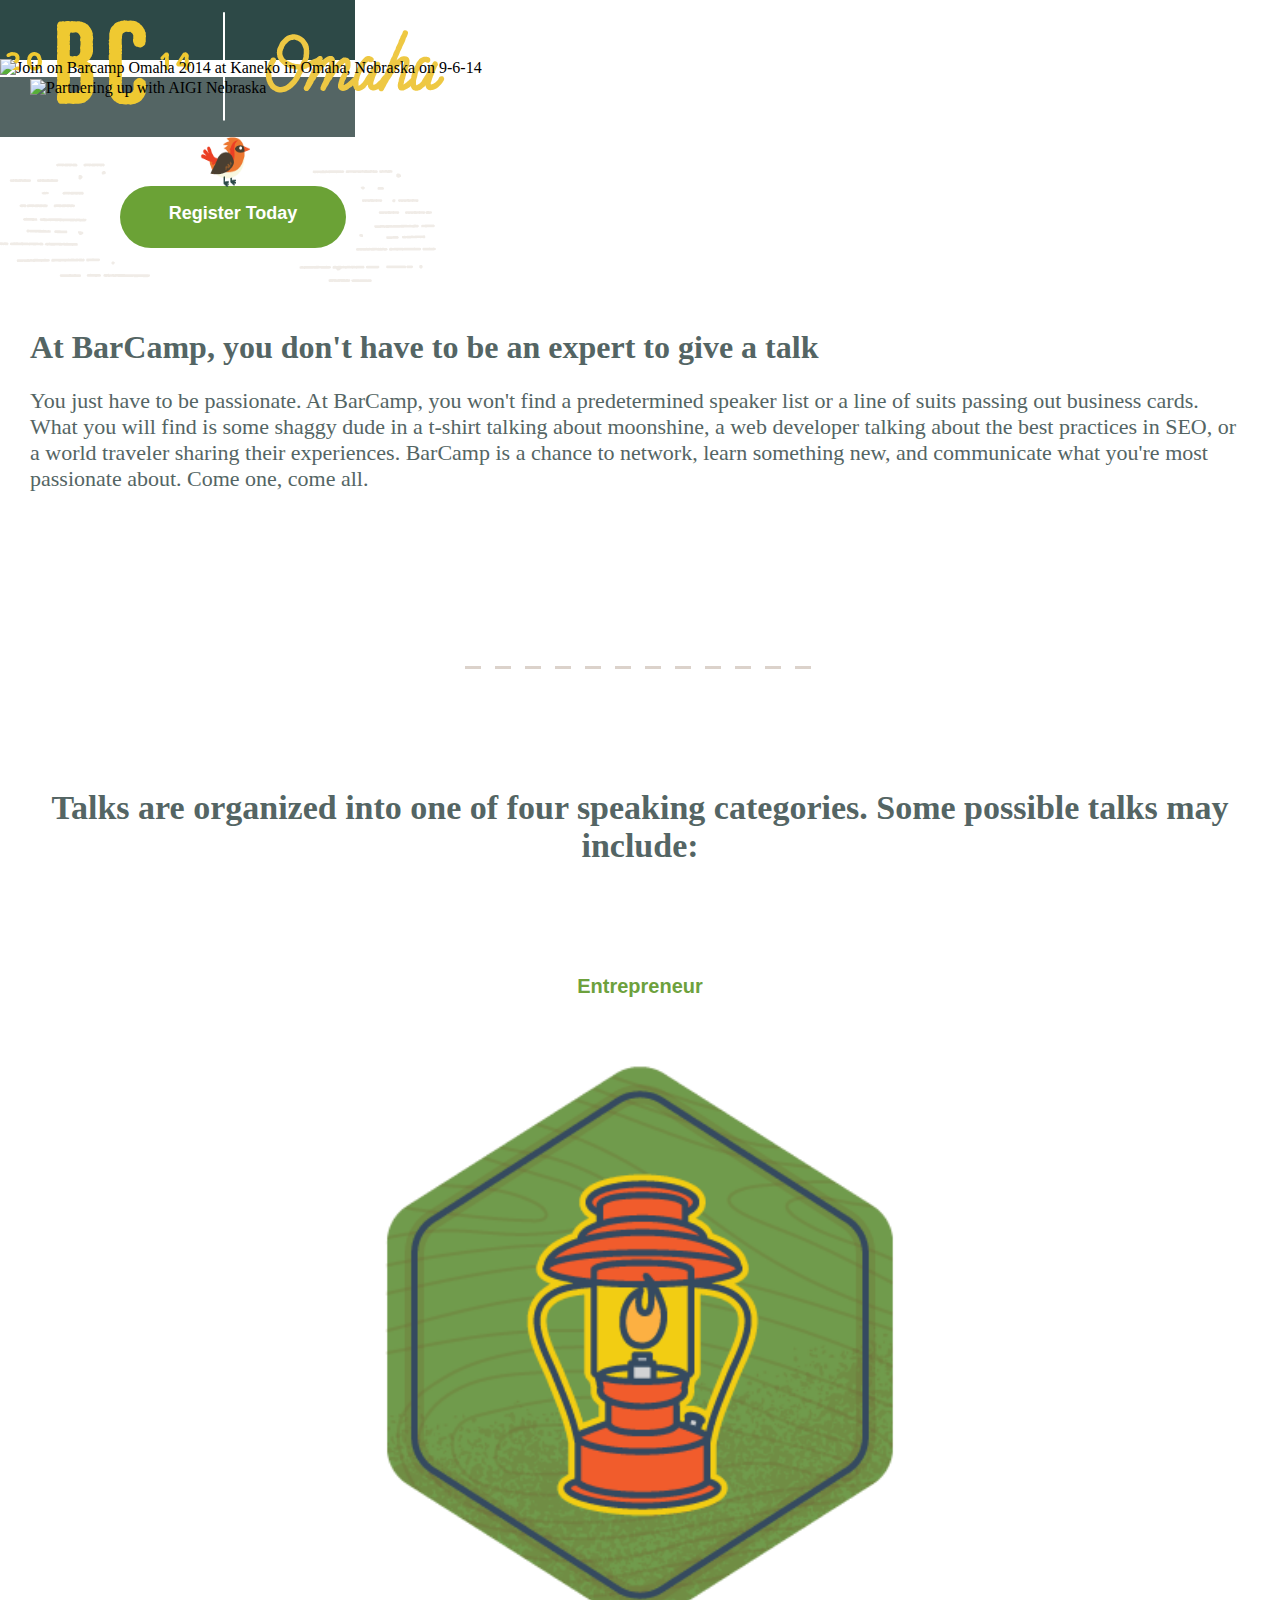
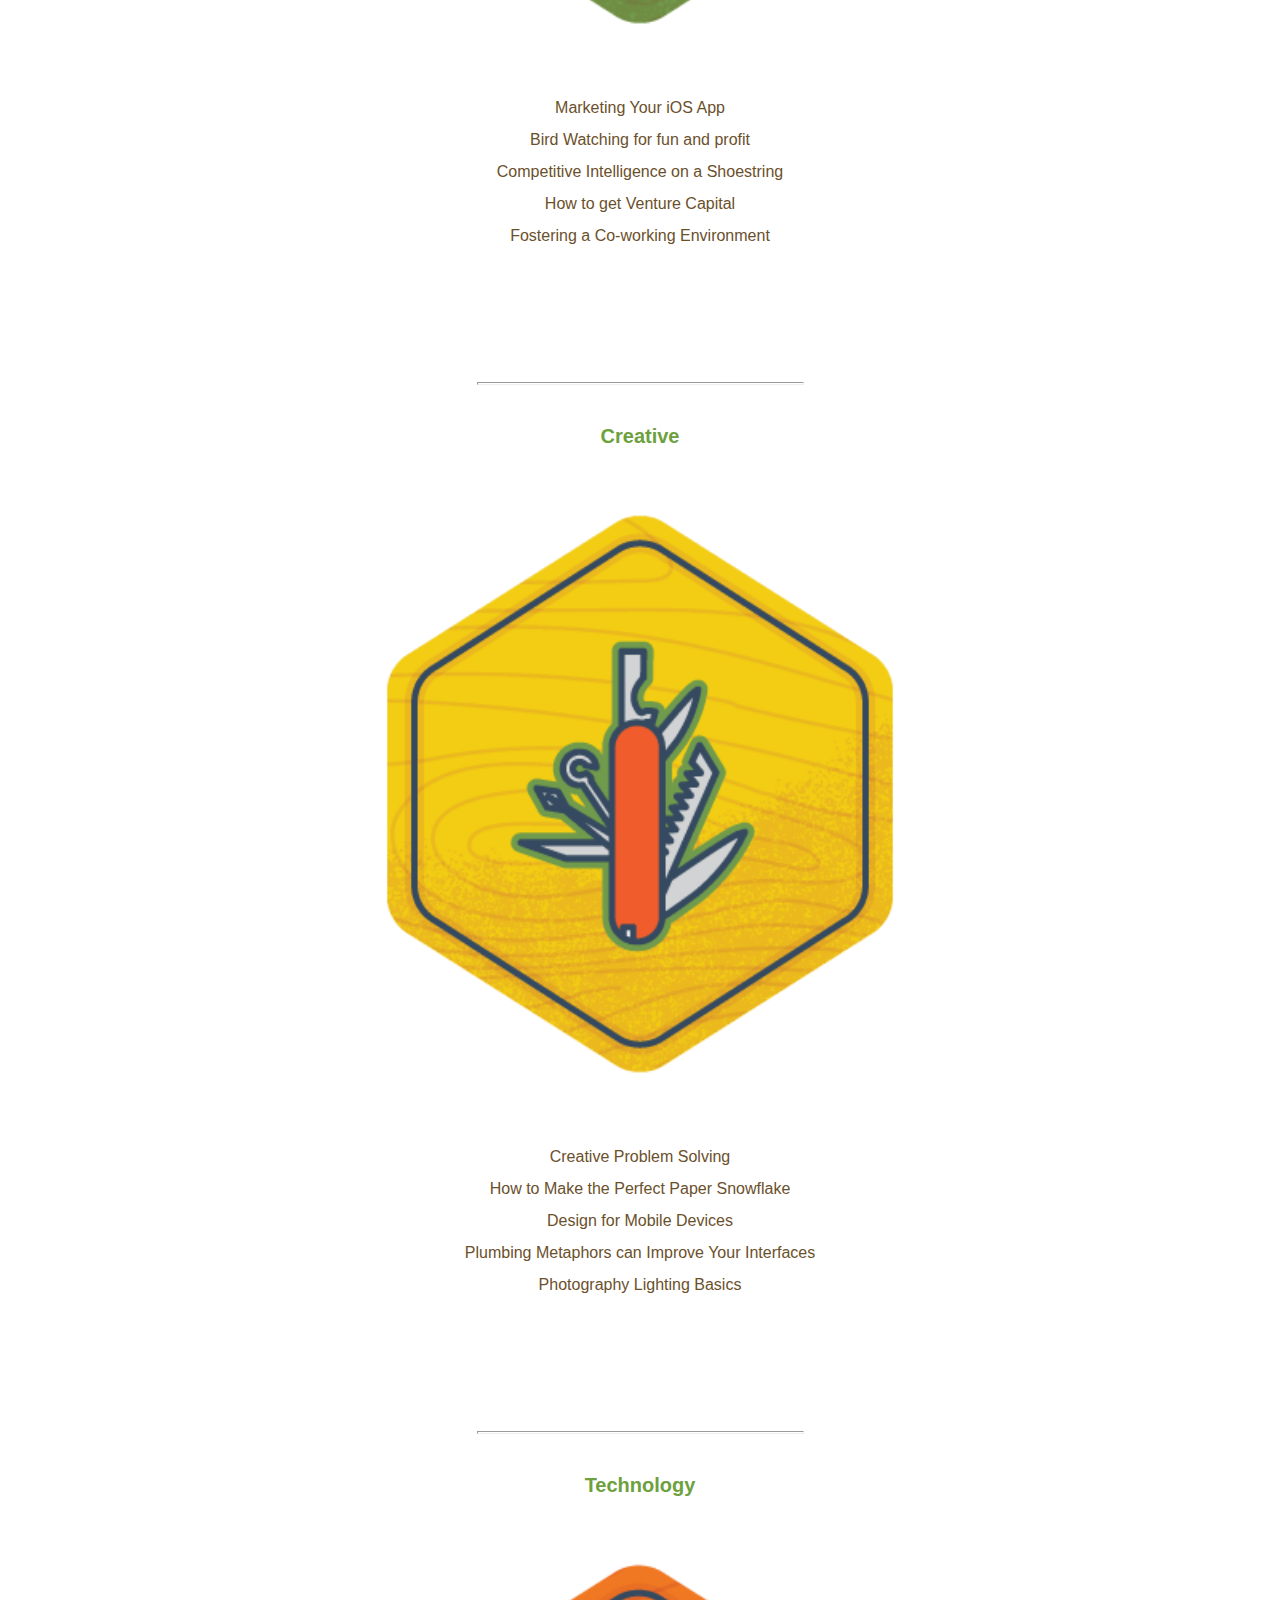
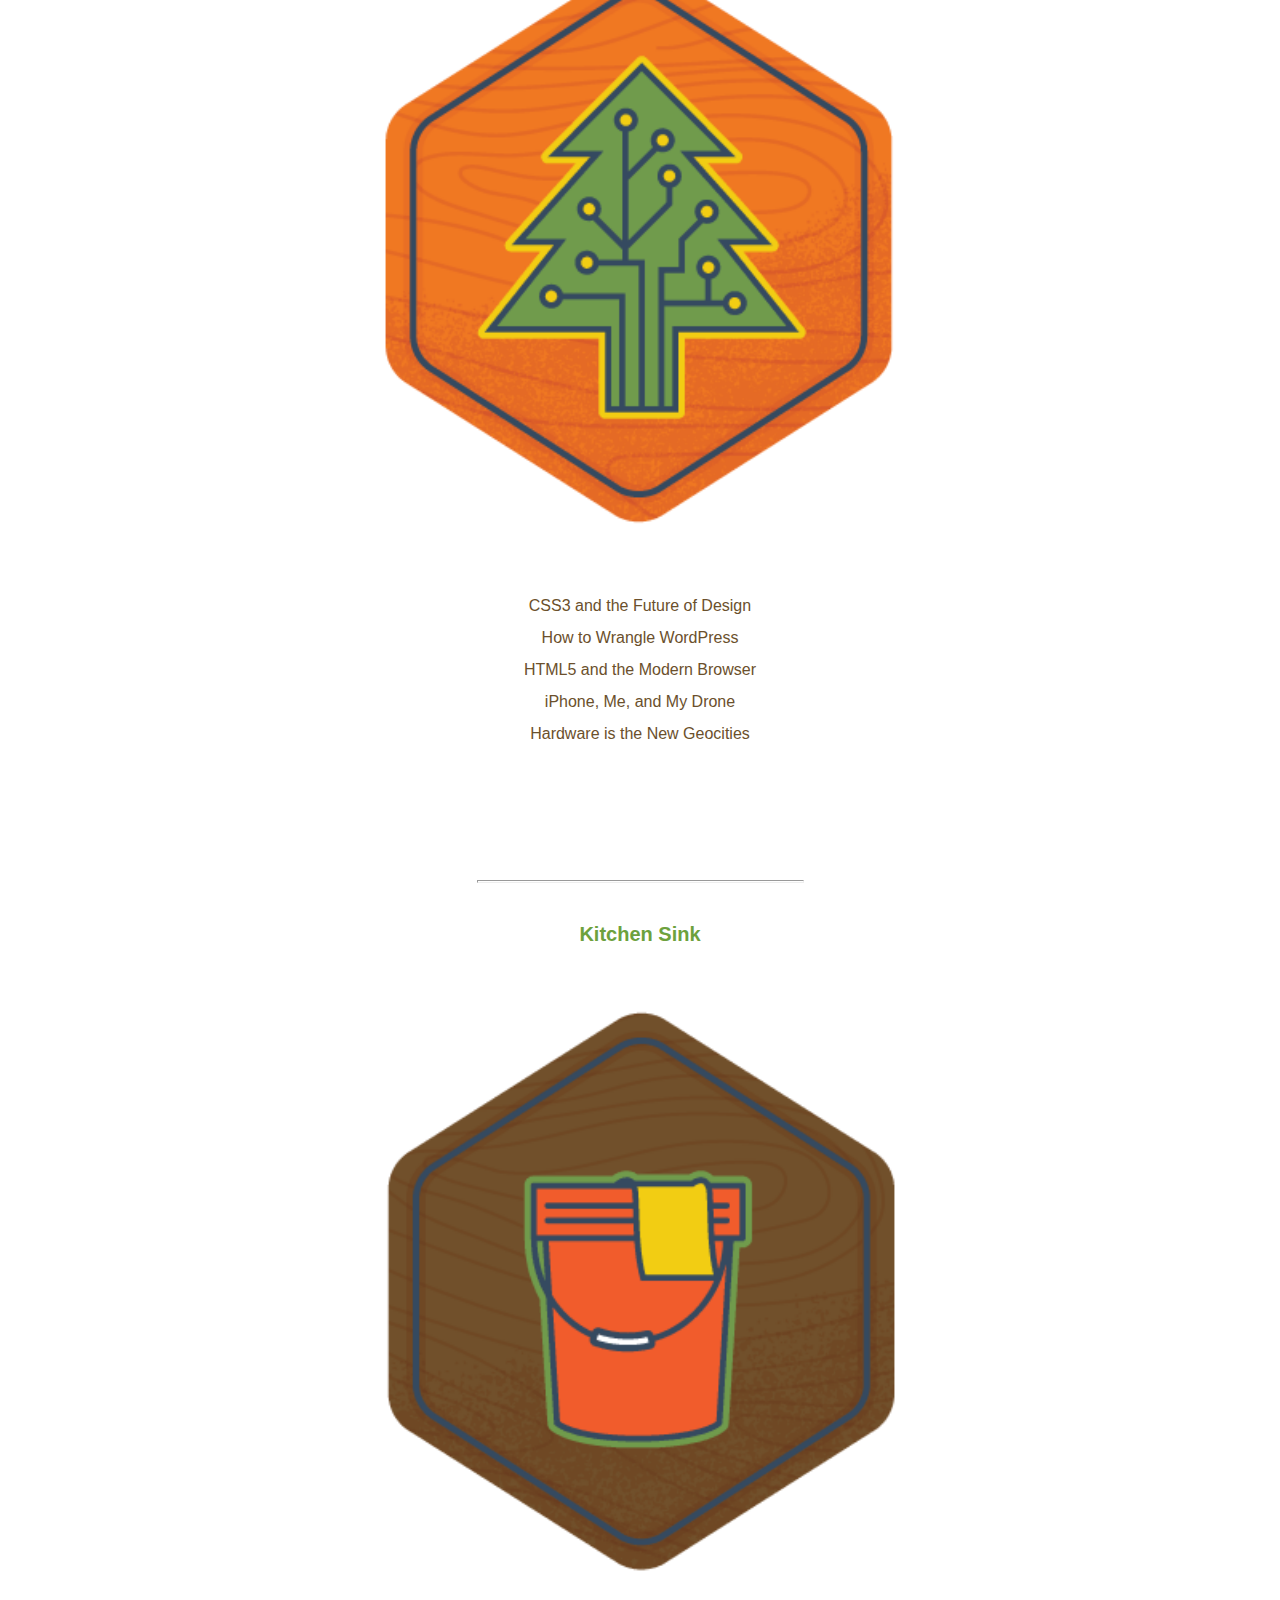
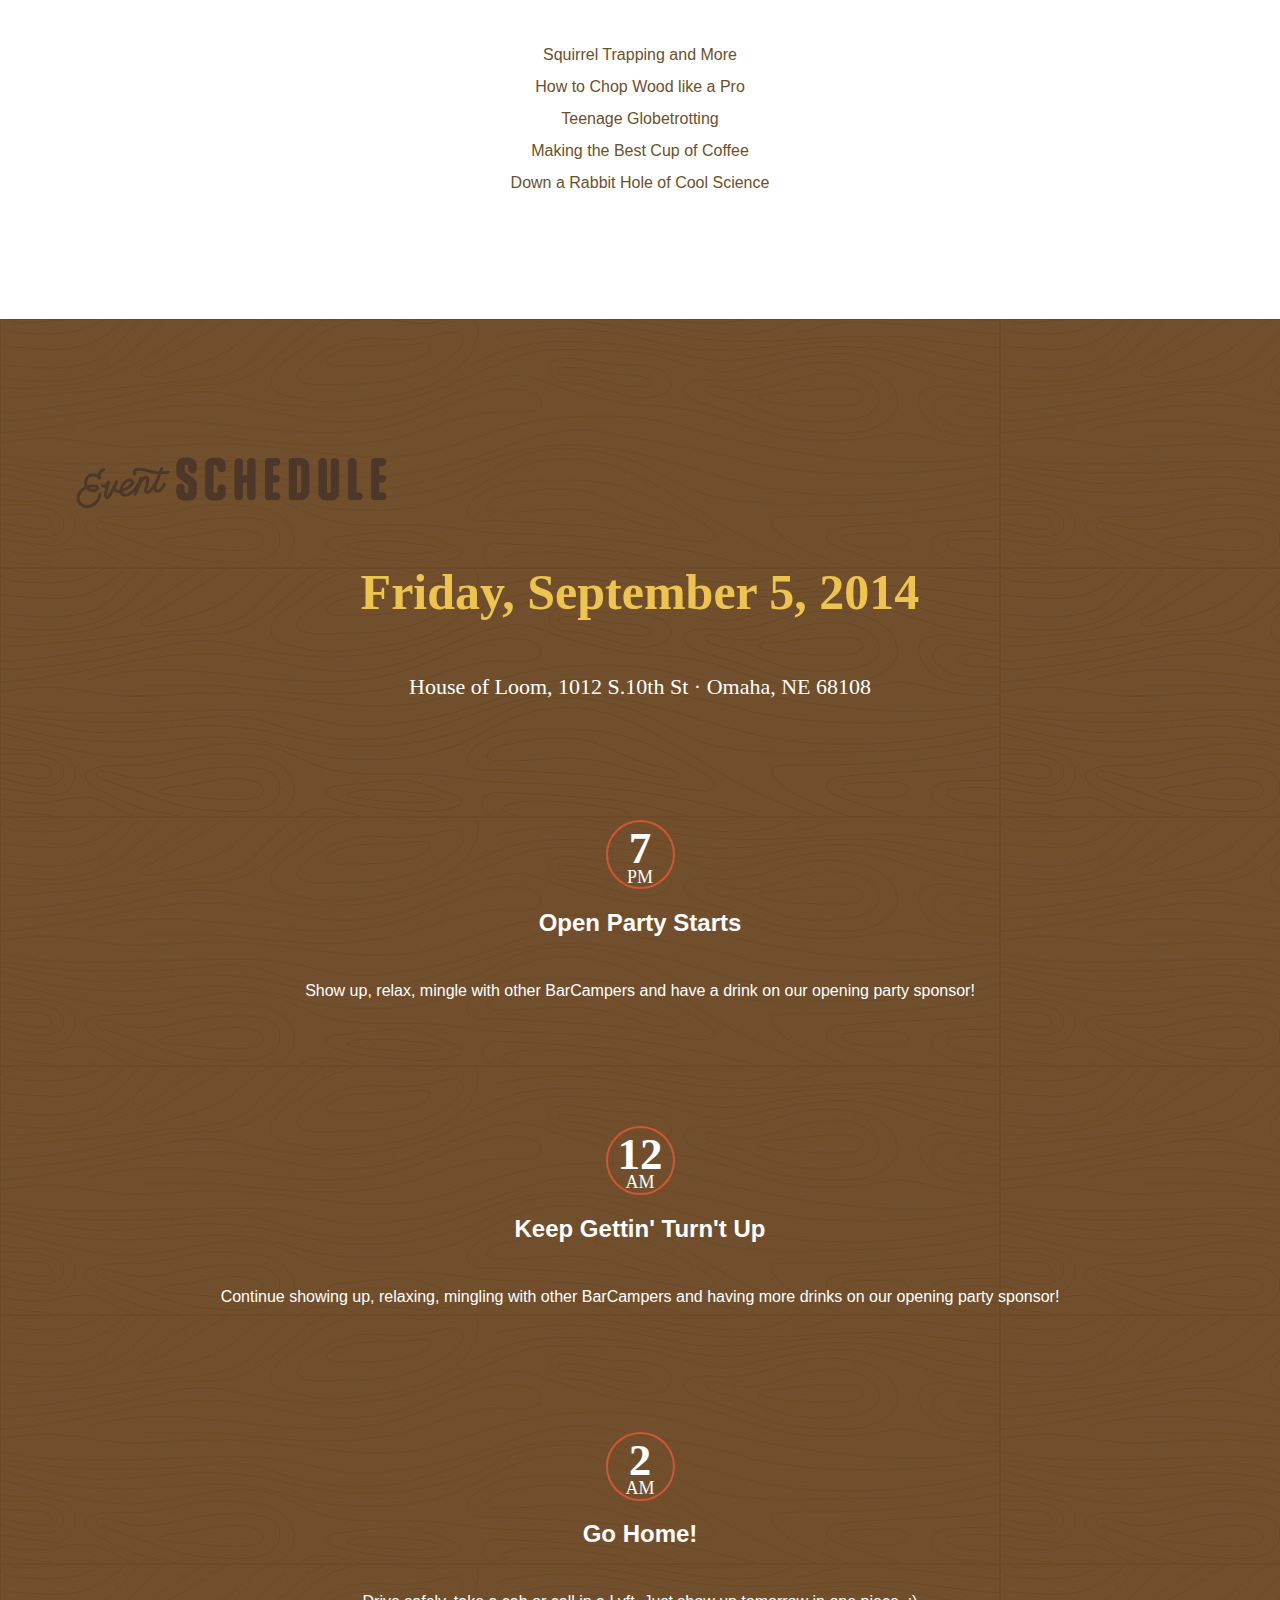
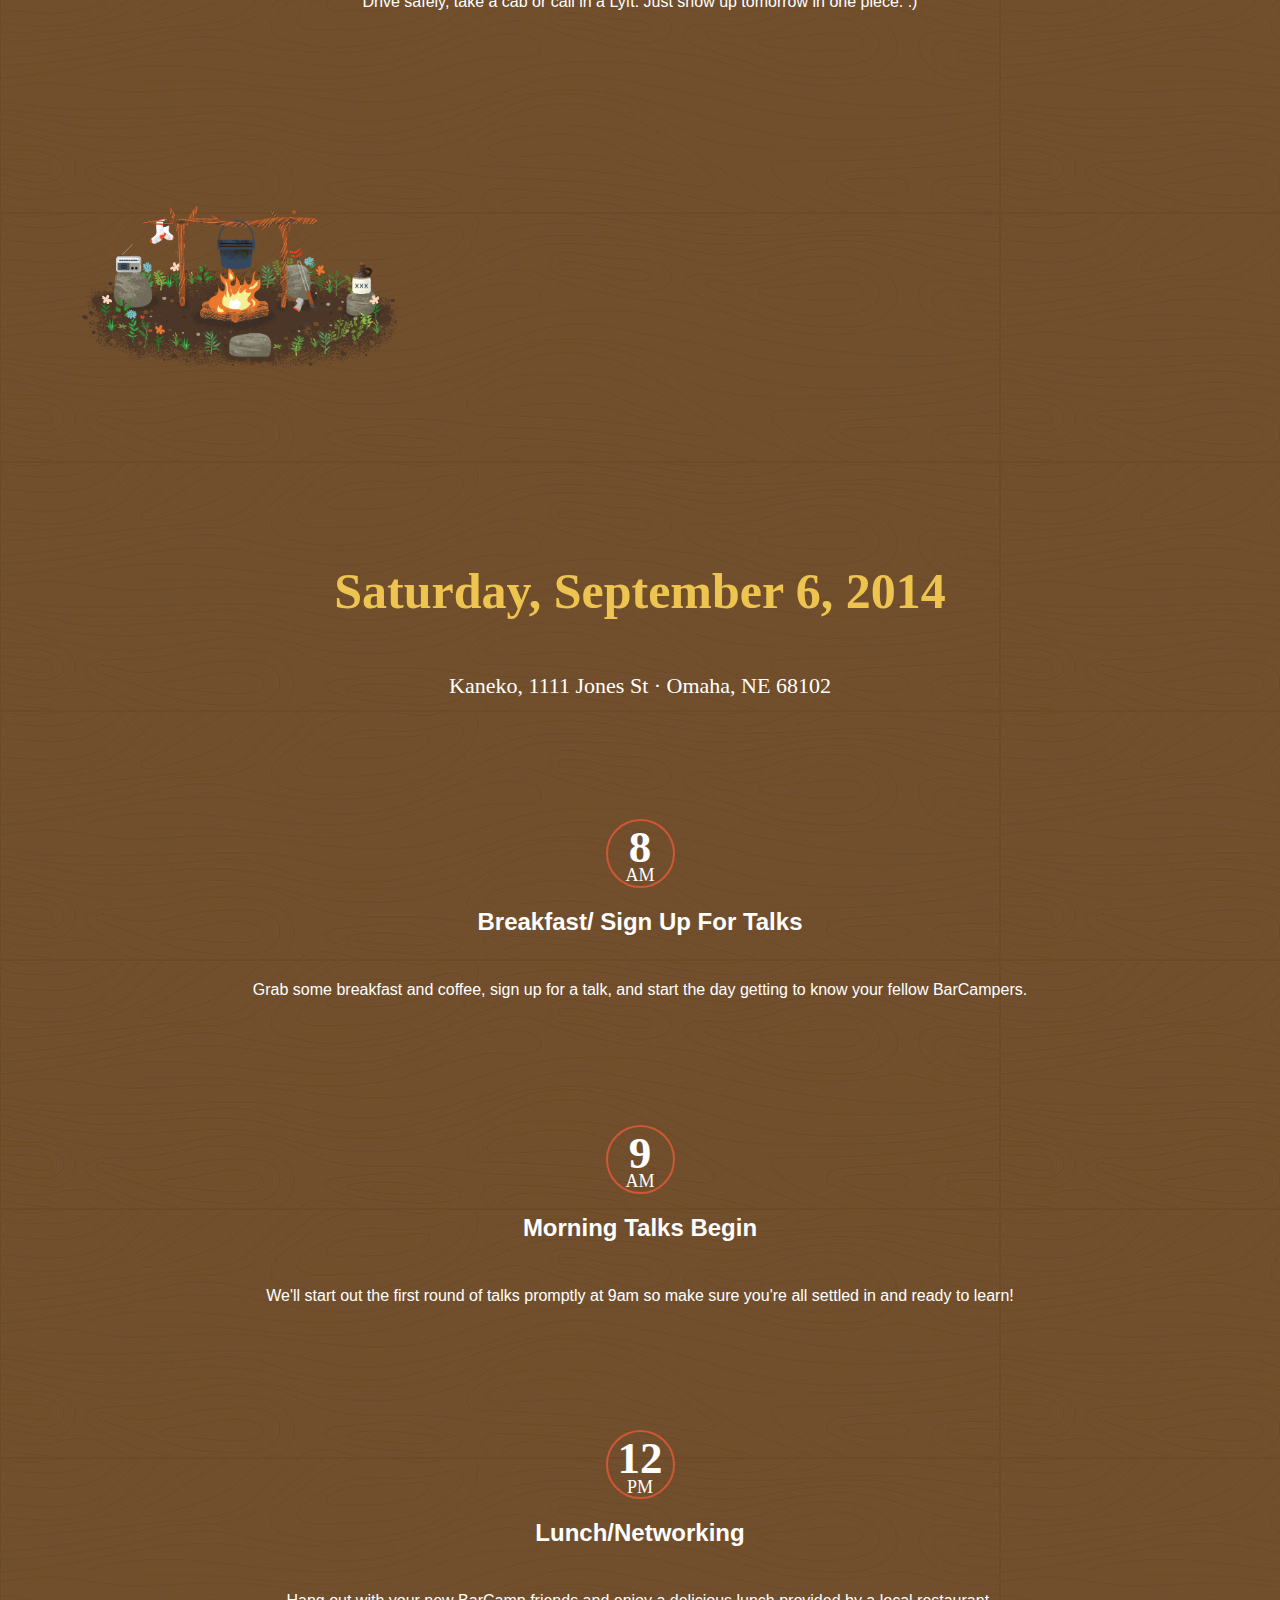
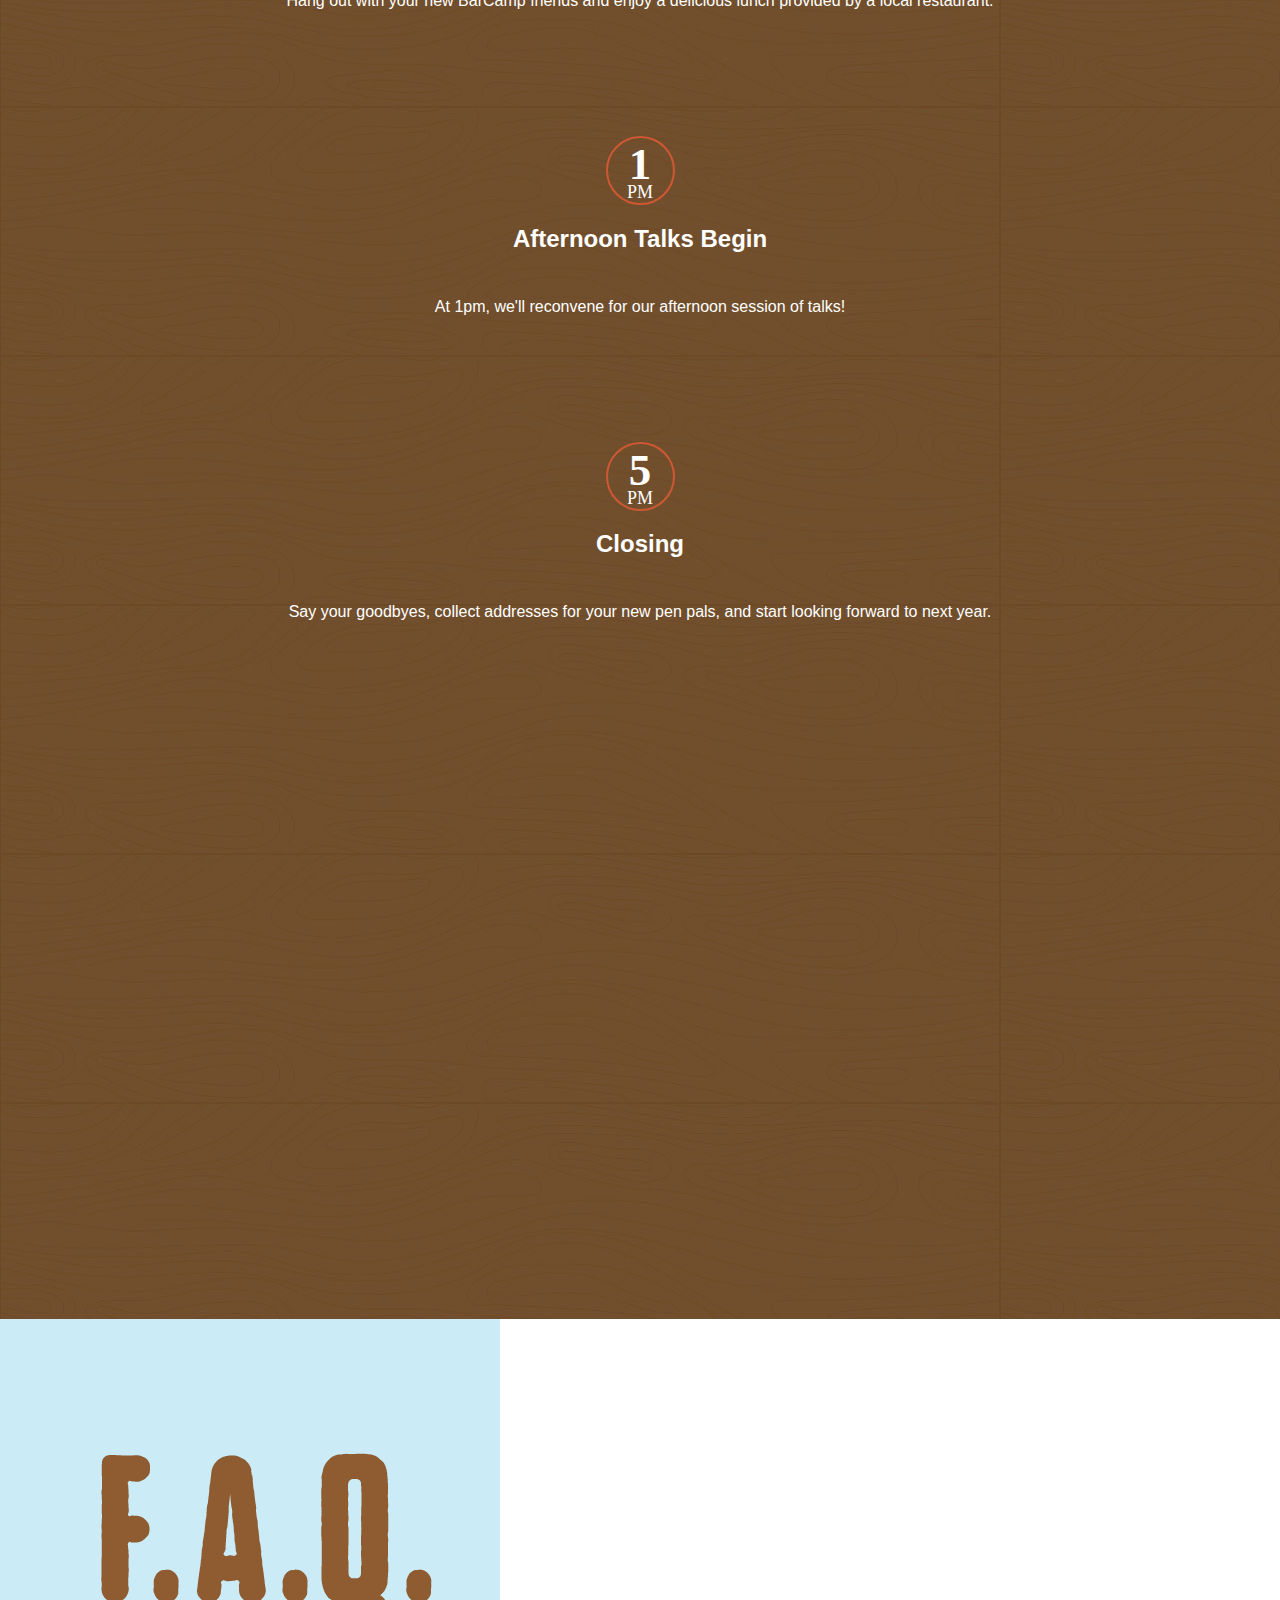
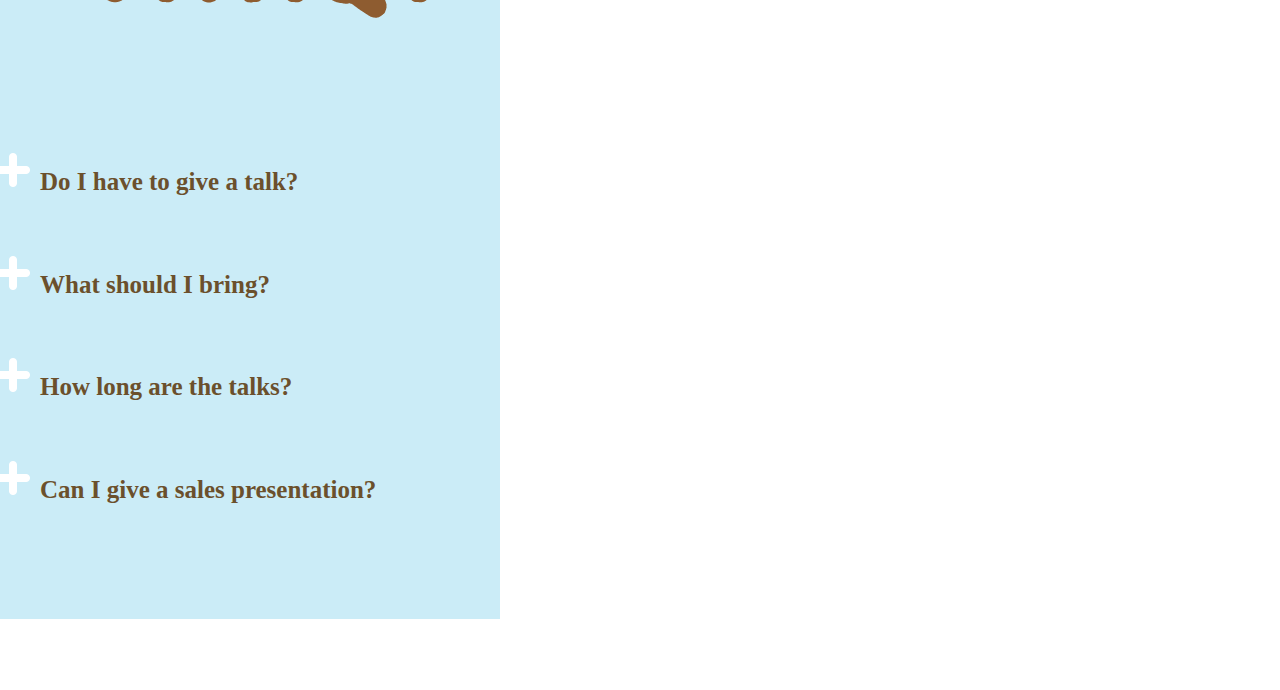
==== index.html @ 7c4ce363 "first init Ugh css why do you hate me so." ====
<!DOCTYPE html>
<html>
<head>
  <title> Omaha Bar Camp </title>
  <link rel="stylesheet" href="./new.css"> 
</head>

<body>
  <div class="bc">
    <img class="title1" src ="assets/header_logo.png" alt="2014 Barcamp Omaha">
  </div>

  <img class="title2" src ="assets/part1/hero.png" alt="Join on Barcamp Omaha 2014 at Kaneko in Omaha, Nebraska on 9-6-14">
  
  <div class="bc2">
    <img class="title3" src ="assets/part1/aiga.png" alt="Partnering up with AIGI Nebraska">
  </div>

  <img id="bird" class="center" src ="assets/bird.png" alt="*tweet* Come Register Today *tweet*">
  <img id="birdline" class="center" src="assets/buttonLines.png">
  <a class="button">
    Register Today
  </a>

  <div class="talk"><h1> At BarCamp, you don't have to be an expert to give a talk</h1>
    <p>You just have to be passionate. At BarCamp, you won't find a predetermined speaker list or a line of suits passing out business cards. What you will find is some shaggy dude in a t-shirt talking about moonshine, a web developer talking about the best practices in SEO, or a world traveler sharing their experiences. BarCamp is a chance to network, learn something new, and communicate what you're most passionate about. Come one, come all.</p></div>
  
    <div class="dash"></div>
  
    <h2 class="talk2">Talks are organized into one of four speaking categories. Some possible talks may include:</h2>
  
    <h4 class="section2titles">Entrepreneur</h4>

    <img class="section2pics" src ="assets/b2.png" alt="Green hexagon shaped badge with lantern">
    <ul class="list">
      <li>Marketing Your iOS App</li>
      <li>Bird Watching for fun and profit</li>
      <li>Competitive Intelligence on a Shoestring</li>
      <li>How to get Venture Capital</li>
      <li>Fostering a Co-working Environment</li>
    </ul>
      
    <hr>
      
    <h4 class="section2titles">Creative</h4>
      
    <img class="section2pics" src ="assets/b3.png" alt="Yellow hexagon shaped badge with swiss army knife">
      
    <ul class="list">
      <li>Creative Problem Solving</li>
      <li>How to Make the Perfect Paper Snowflake</li>
      <li>Design for Mobile Devices</li>
      <li>Plumbing Metaphors can Improve Your Interfaces</li>
      <li>Photography Lighting Basics</li>
    </ul>
    
    <hr>
    
    <h4 class="section2titles">Technology</h4>
        
    <img class="section2pics" src ="assets/b1.png" alt="Orange hexagon shaped badge with computer board tree">
        
    <ul class="list">
      <li>CSS3 and the Future of Design</li>
      <li>How to Wrangle WordPress</li>
      <li>HTML5 and the Modern Browser</li>
      <li>iPhone, Me, and My Drone</li>
      <li>Hardware is the New Geocities</li>
    </ul>
        
    <hr>
        
    <h4 class="section2titles">Kitchen Sink</h4>
          
    <img class="section2pics" src ="assets/b4.png" alt="Brown hexagon shaped badge with a bucket and cloth">
       
    <ul class="list">   
      <li>Squirrel Trapping and More</li>
      <li>How to Chop Wood like a Pro</li>
      <li>Teenage Globetrotting</li>
      <li>Making the Best Cup of Coffee</li>
      <li>Down a Rabbit Hole of Cool Science</li>
    </ul>
  
    <div class="backgroundbrown">
    <img class="event" src ="assets/schedule.png" alt="Event Schedule">

    <div class="colortext"><h1>Friday, September 5, 2014</h1>
      <p>House of Loom, 1012 S.10th St &middot; Omaha, NE 68108</p></div>

    <div class="circle">
      <h2>7</h2>
      <p>PM</p>
    </div>
    <div class="arial_time">
      <h2>Open Party Starts</h2>
      <p>Show up, relax, mingle with other BarCampers and have a drink on our opening party sponsor!</p></div>

    <div class="circle">
      <h2>12</h2>
      <p>AM</p>
    </div>
    <div class="arial_time">
      <h2>Keep Gettin' Turn't Up</h2>
      <p>Continue showing up, relaxing, mingling with other BarCampers and having more drinks on our opening party sponsor!</p></div>

    <div class="circle">
      <h2>2</h2>
      <p>AM</p>
    </div>
    <div class="arial_time">
      <h2>Go Home!</h2>
      <p>Drive safely, take a cab or call in a Lyft. Just show up tomorrow in one piece. :)</p></div>

      <img class="fire" src ="assets/fire.png" alt="Camp fire with cooking bucket, radio, socks and a drink">

    <div class="colortext"><h1>Saturday, September 6, 2014</h1>
        <p>Kaneko, 1111 Jones St &middot; Omaha, NE 68102</p></div>

    <div class="circle">
      <h2>8</h2>
      <p>AM</p>
    </div>
    <div class="arial_time">
      <h2>Breakfast/ Sign Up For Talks</h2>
      <p>Grab some breakfast and coffee, sign up for a talk, and start the day getting to know your fellow BarCampers.</p></div>

    <div class="circle">
      <h2>9</h2>
      <p>AM</p>
    </div>
    <div class="arial_time">
      <h2>Morning Talks Begin</h2>
      <p>We'll start out the first round of talks promptly at 9am so make sure you're all settled in and ready to learn!</p></div>

    <div class="circle">
      <h2>12</h2>
      <p>PM</p>
    </div>
    <div class="arial_time">
      <h2>Lunch/Networking</h2>
      <p>Hang out with your new BarCamp friends and enjoy a delicious lunch provided by a local restaurant.</p></div>

    <div class="circle">
      <h2>1</h2>
      <p>PM</p>
    </div>
    <div class="arial_time">
      <h2>Afternoon Talks Begin</h2>
      <p>At 1pm, we'll reconvene for our afternoon session of talks!</p></div>

    <div class="circle">
      <h2>5</h2>
      <p>PM</p>
    </div>
    <div class="arial_time">
      <h2>Closing</h2>
      <p>Say your goodbyes, collect addresses for your new pen pals, and start looking forward to next year.</p></div>
    </div>

    <div class="backgroundblue">
      <img src ="assets/faq.png" alt="faq">
      <ul>
        <li>Do I have to give a talk?</li>
        <li>What should I bring?</li>
        <li>How long are the talks?</li>
        <li>Can I give a sales presentation?</li>
      </ul>
      <img scr ="assets/part4/treehouse.png">

    </div>
  </body>
</html>
---- new.css ----
body{
  margin: 0px;
  font-family: 'Rokkitt', serif;
}

.center{
  display: block;
  margin-left: auto;
  margin-right: auto;
}

.title1{
  margin-top: 8px;
}
.bc{
  display: block;
  height: 60px;
  width: 355px;
  margin-bottom: -6px;
  background: #2D4947;
}

.title2{
  width: 355px;
  margin-top: 5px;
  margin-bottom: -6px;
}

.title3{
  margin-left: 30px;
  margin-top: 2px;
  margin-bottom: -6px;
}

.bc2{
  display: block;
  height: 60px;
  width: 355px;
  background: #546564;
}

#bird{
  
  height: 50px;
  width: 50px;
  margin-top: 0px;
  margin-left: 200px;
}

#birdline{
  margin-top: -30px;
  margin-left: -20px;
}

/*.button {
margin-left: 40px;
display: block;
height: 50px;
width: 150px;
background: #6ba236;

color: white;
text-align: center;
padding: 17px 38px 15px;
font: 700 18px "Arial";
border-radius: 50px;*/

.button {
  margin-left: 120px;
  margin-top: -100px;
  display: block;
  height: 30px;
  width: 150px;
  text-align: center;
  padding: 17px 38px 15px;
  border-radius: 40px;
  background: #6ba236;
  color: #fff;
  font: 700 18px "proxima-nova", Arial, sans-serif;
}

.talk{
  margin-top: 30px;
  padding: 30px;
  text-align: left;
  color: #546564;
}

p{
  font-size: 22px;
}

.talk2{
  margin-top: 80px;
  padding: 30px;
  text-align: center;
  font-size: 34px;
  color: #546564;
}

.dash{
  margin-top: 120px;
  margin-left: auto;
  margin-right: auto;
  background-image: url("assets/dash-horizontal.png");
  background-repeat: repeat-x;
  width: 350px;
  height: 15px;
}

.section2titles{
  text-align: center;
  margin-top: 80px;
  margin-left: auto;
  margin-right: auto;
  font-family: 'Arial', sans-serif;
  font-size: 20px;
  color: #6DA13D;
}

.section2pics{
  height: 50%;
  width: 50%;
  display: block;
  margin-left: auto;
  margin-right: auto;
  margin-bottom: -5px;
}

.list{
  list-style-type: none;
  color: #6B502C;
  line-height: 2;
  text-align: center;
  display: inline;
  font-family: 'Arial', sans-serif;
  font-size: 16px;
}

hr{
  margin-top: 130px;
  margin-bottom: -40px;
  height: .5px;
  width: 325px;
  color: #6B502C;
}

.backgroundbrown{
  display: block;
  margin-top: 120px;
  margin-left: auto;
  margin-right: auto;
  background-image: url("assets/board.jpg");
  background-repeat: repeat;
  height: 4200px;
}

.event{
  margin-top: 120px;
  margin-left: -10px;
  transform: scale( 0.65, 0.65);
}

.colortext{
  text-align: center;
}

.colortext > h1{
  font-size: 50px;
  color: #ECC44F;
}
.colortext > p{
  padding: 20px;
  font-size: 22px;
  color: white;
}

.circle{
  margin-top: 100px;
  margin-left: auto;
  margin-right: auto;
  color: white;
  border-radius: 80%;
  width: 65px;
  height: 65px;
  border: 2.5px solid #CF5834;
  font-size: 30px;
  text-align: center;
}

.circle > h2 {
  margin-top: 0px;
}

.circle > p {
  font-size: 18px;
  margin-top: -45px;
}

.arial_time{
  color: white;
  text-align: center;
  font-family: 'Arial', sans-serif;
}

.arial_time > p {
  padding: 20px;
  line-height: 180%;
  font-size: 16px;
}

.fire{
  margin-left: -210px;
  transform: scale( 0.35, 0.35);
}


.backgroundblue{
  position: absolute;
  margin-left: auto;
  margin-right: auto;
  background-color: #CBECF7;
  width: 500px;
  height: 900px;
  color: #6B502C;
}


.backgroundblue > img{
  margin-top: 120px;
  margin-left: 75px;
}

.backgroundblue > ul{
  margin-top: 100px;
  font-size: 25px;
  font-weight: bold;
  list-style-image: url("assets/plus.png");
  line-height: 410%;
}
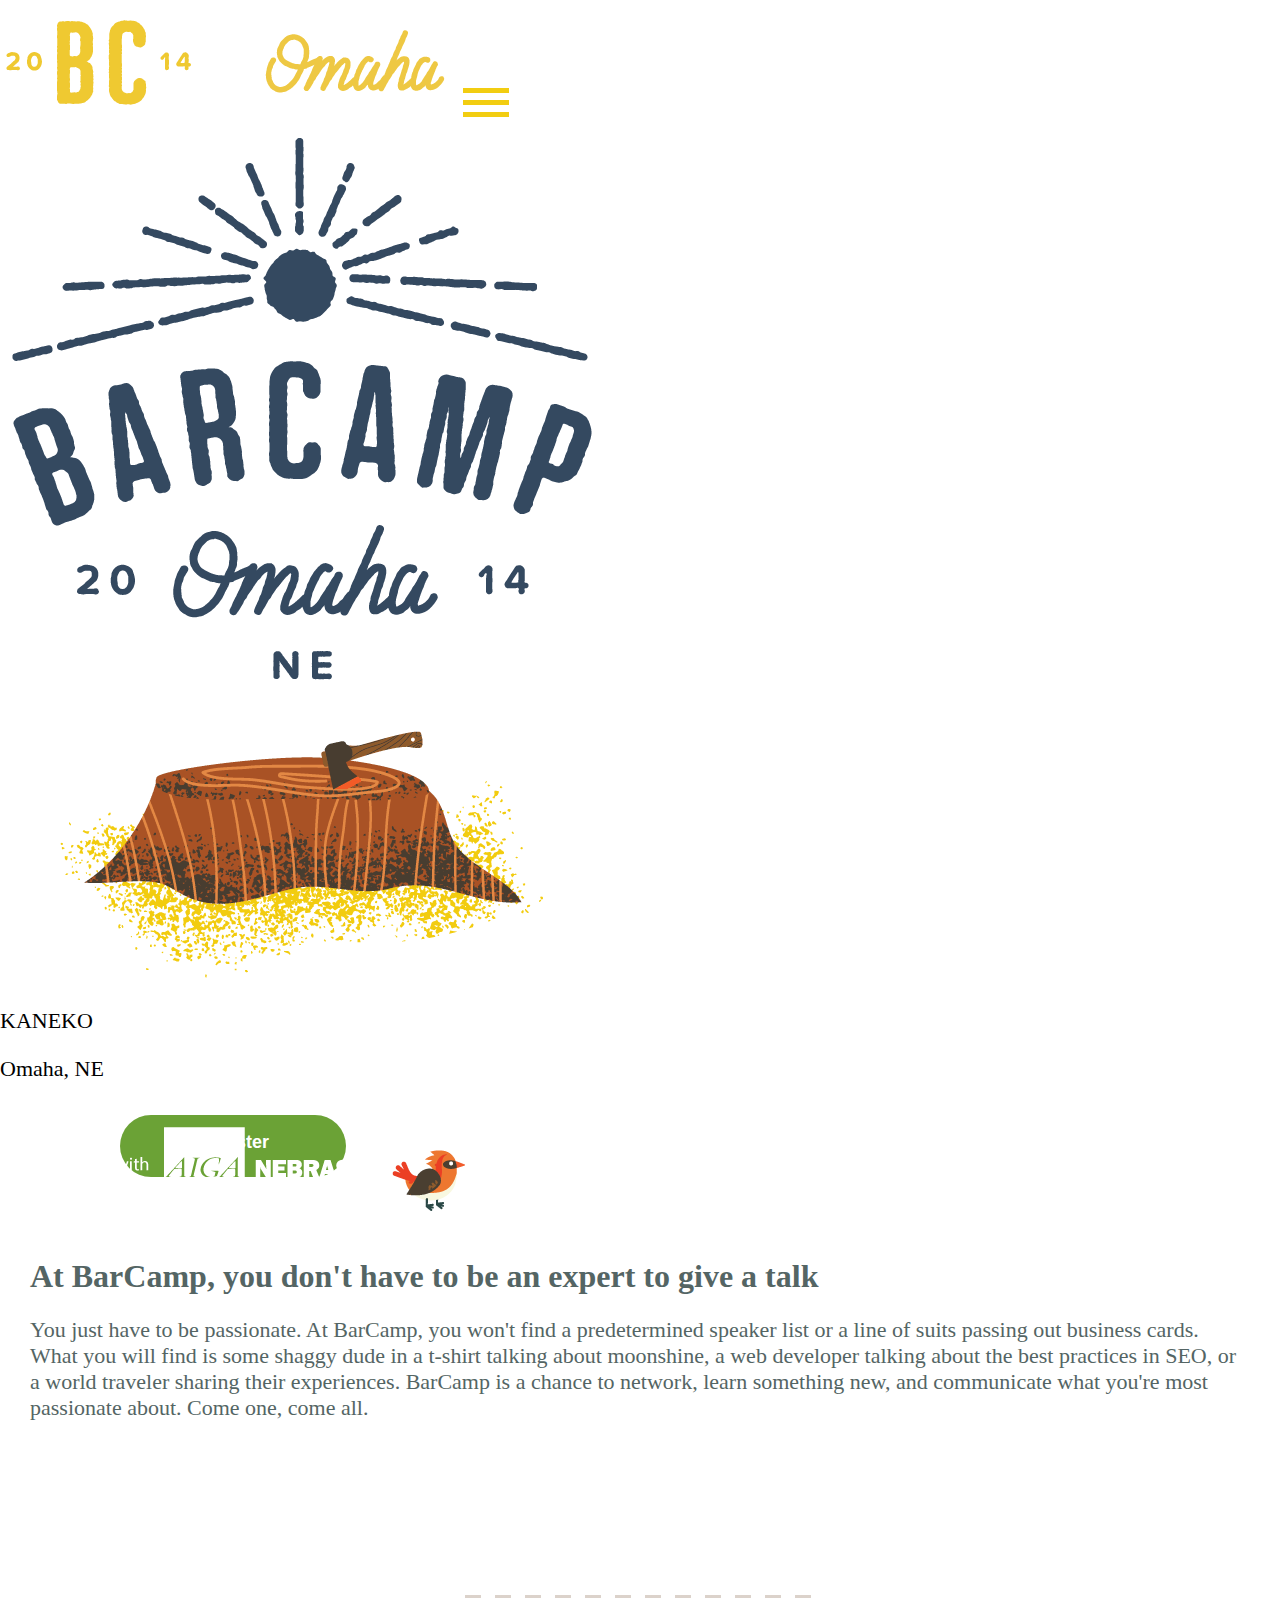
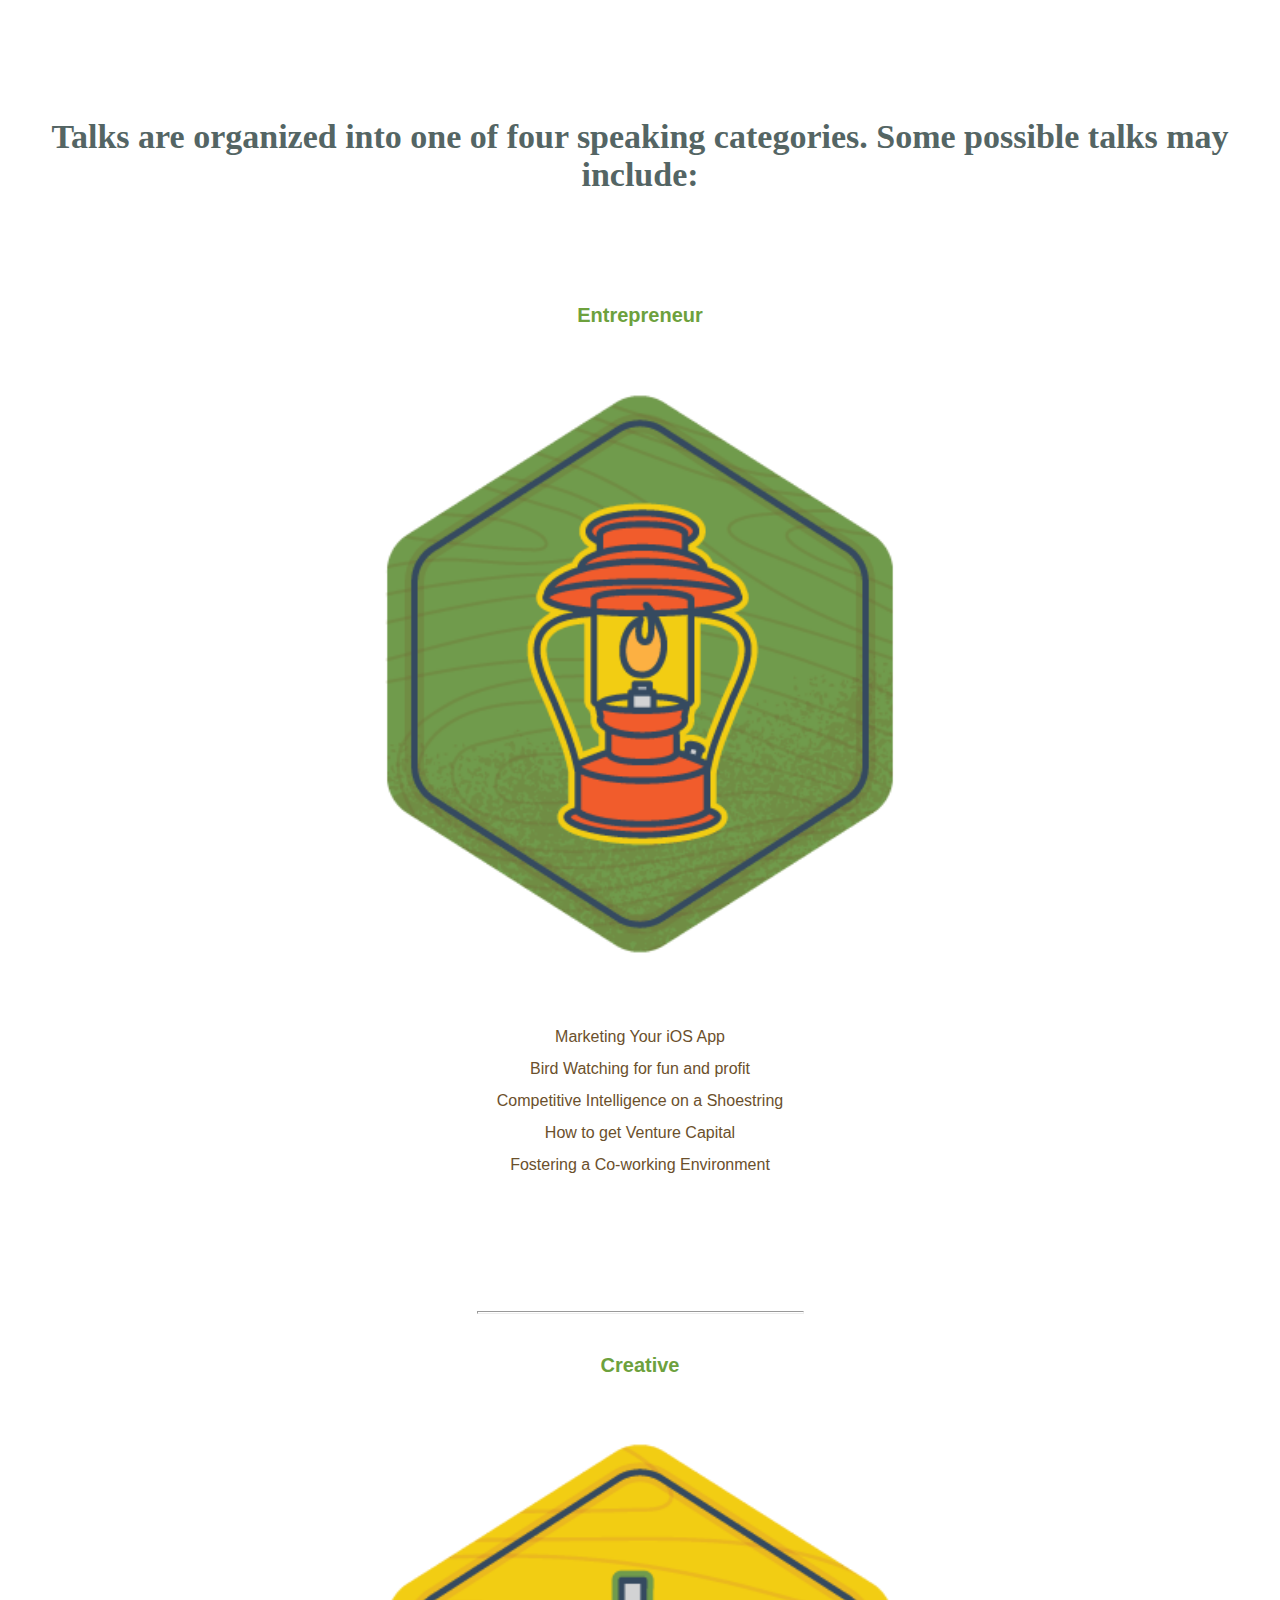
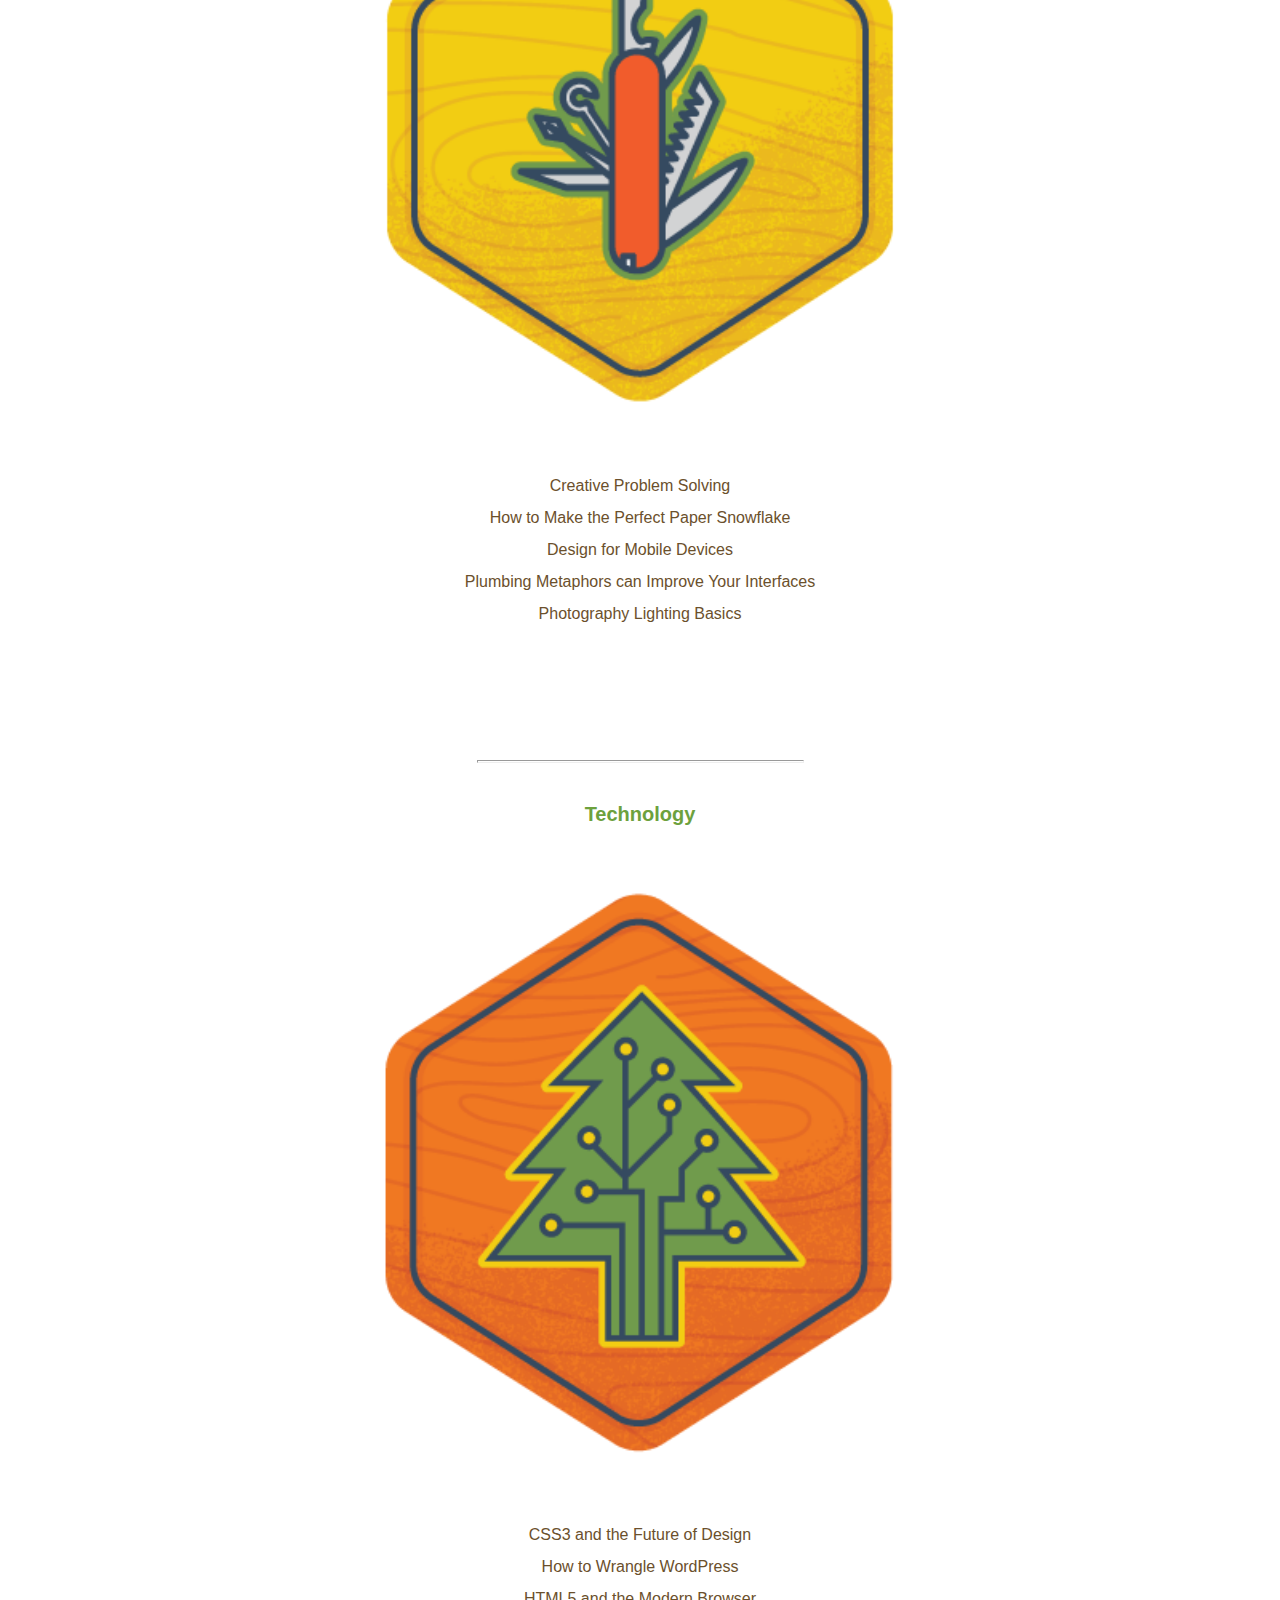
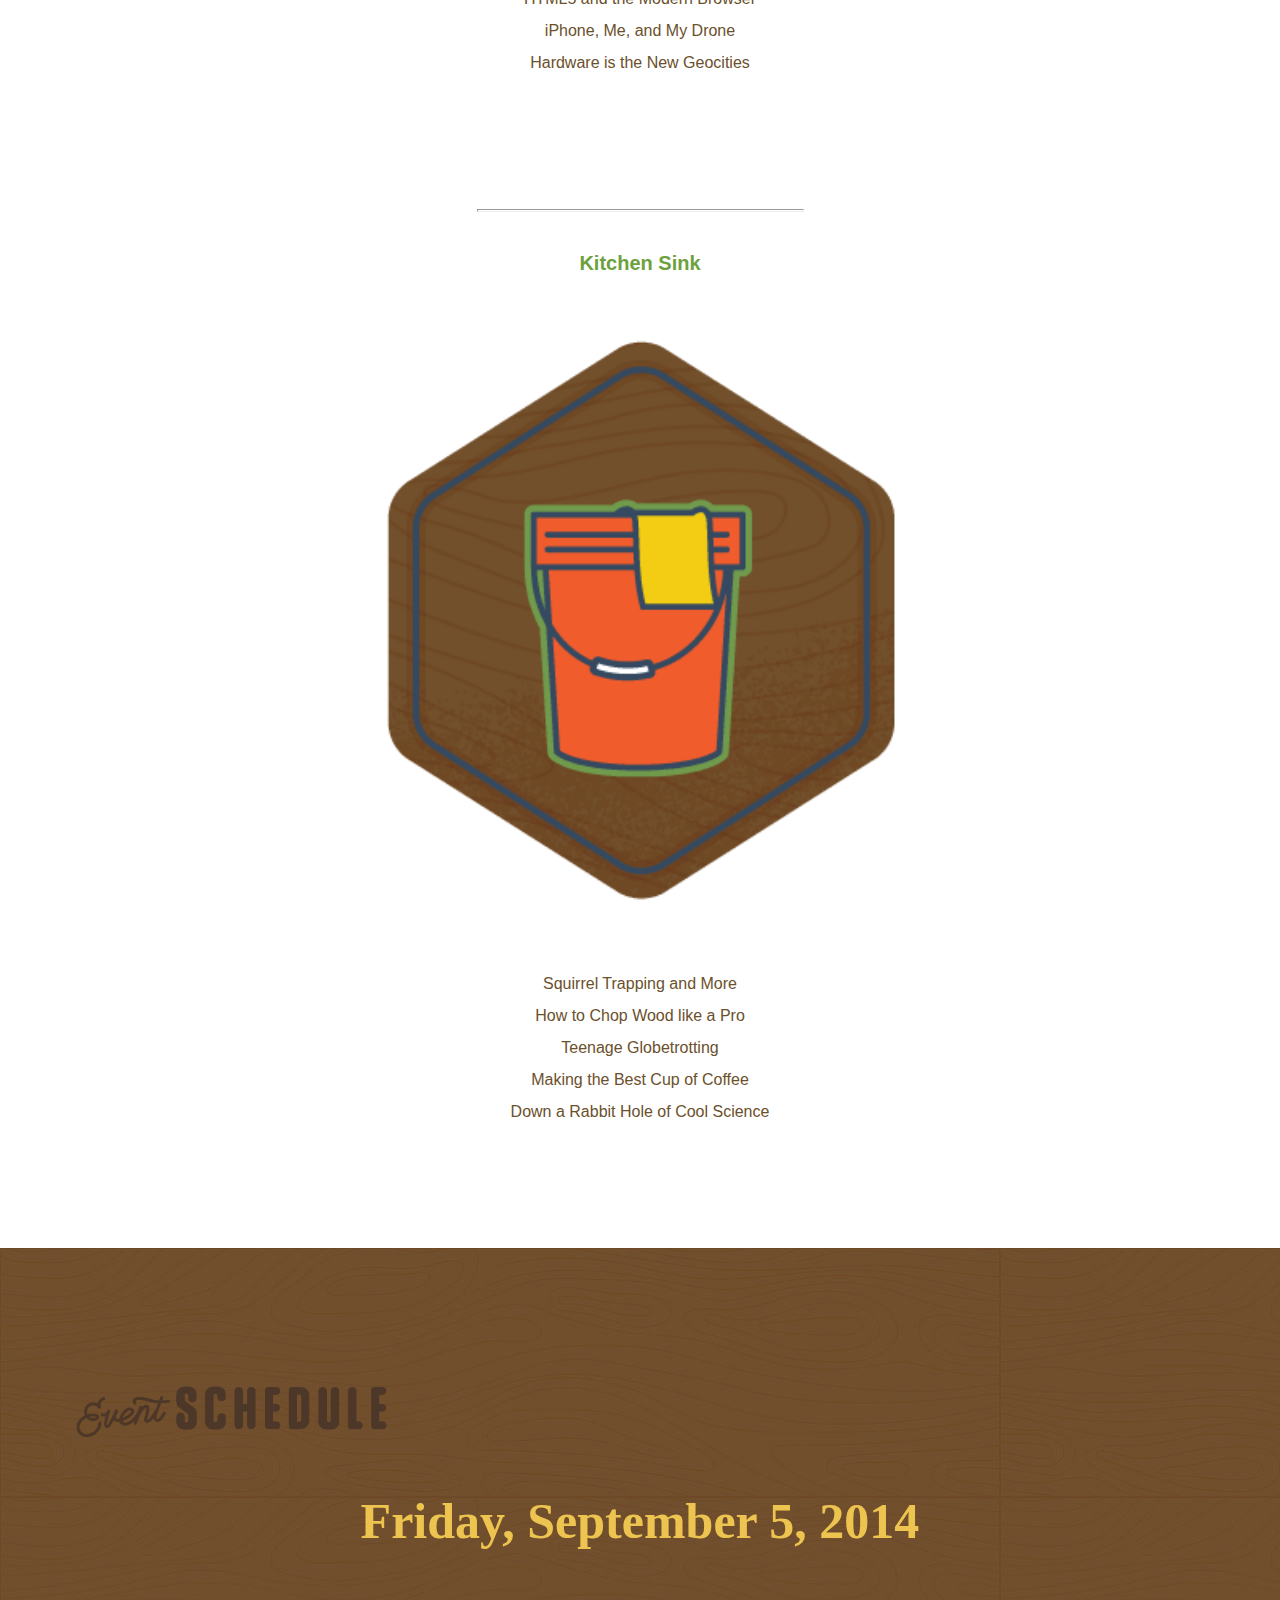
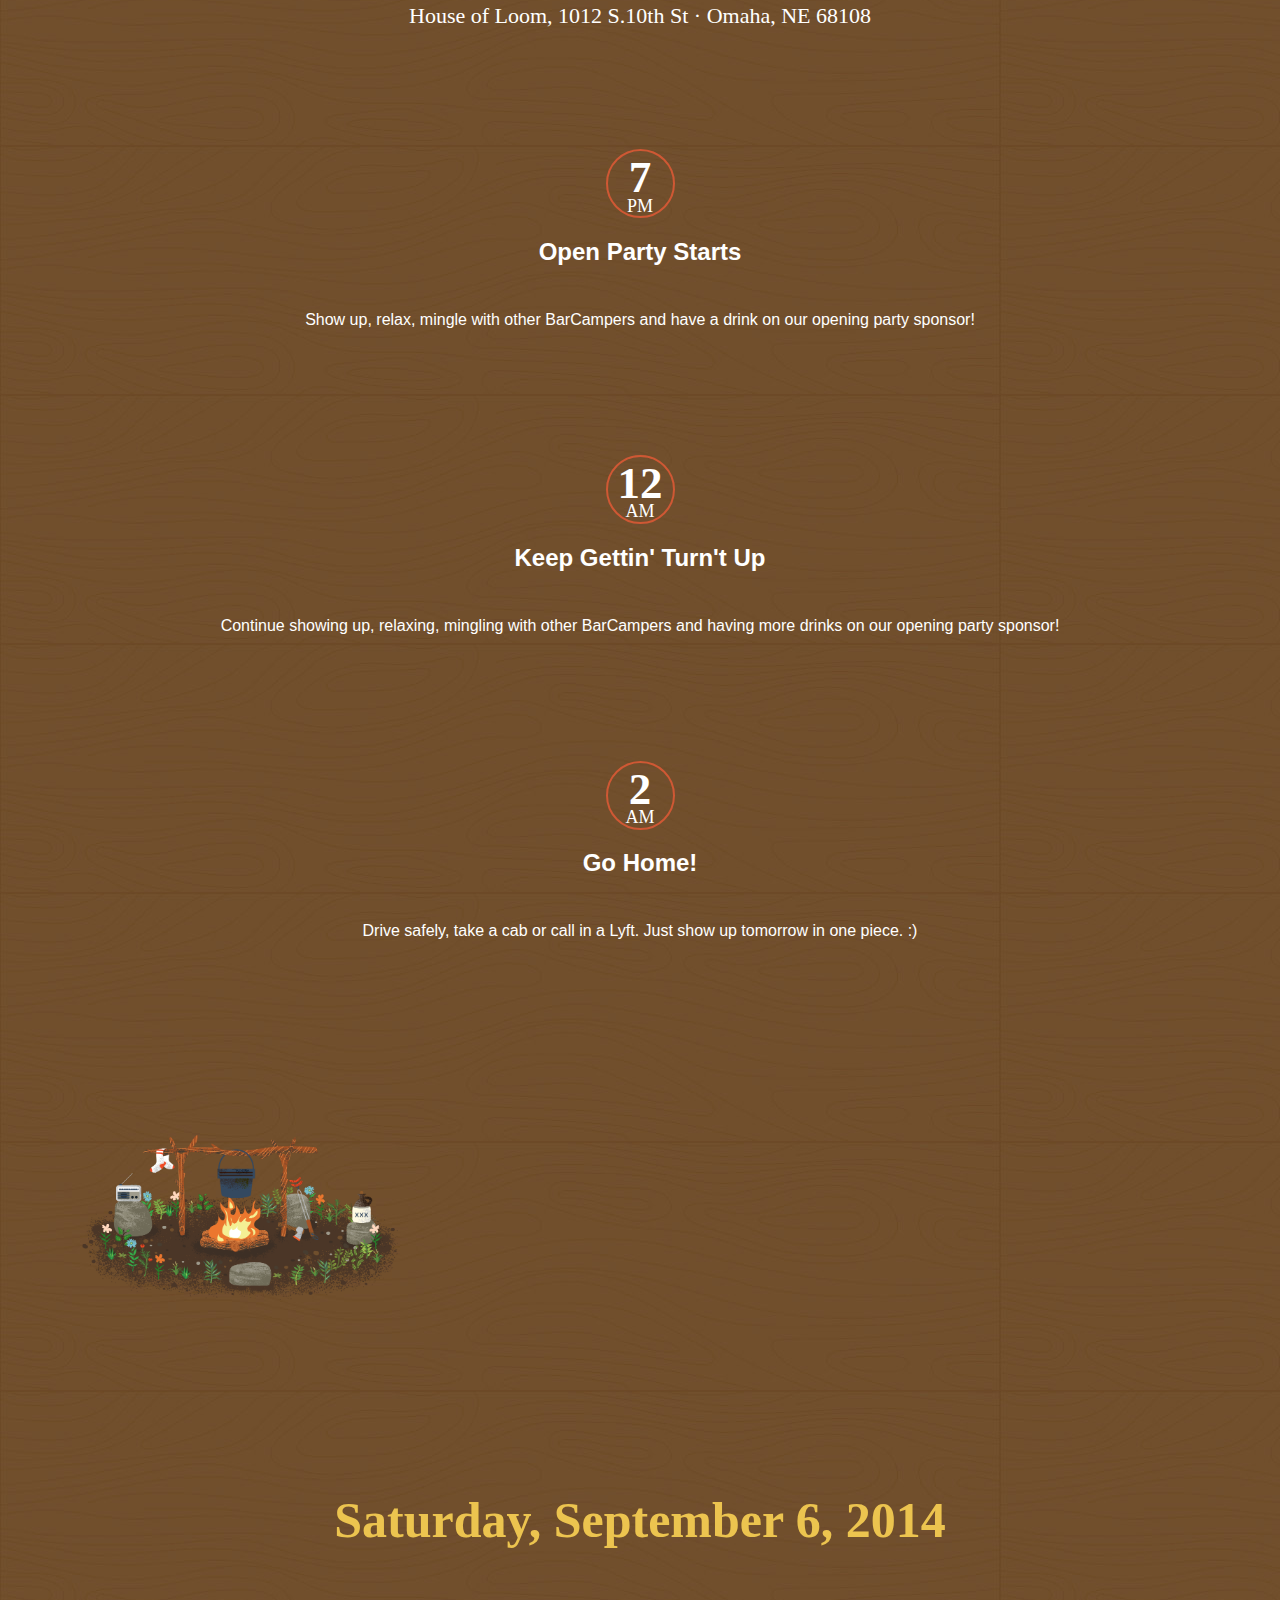
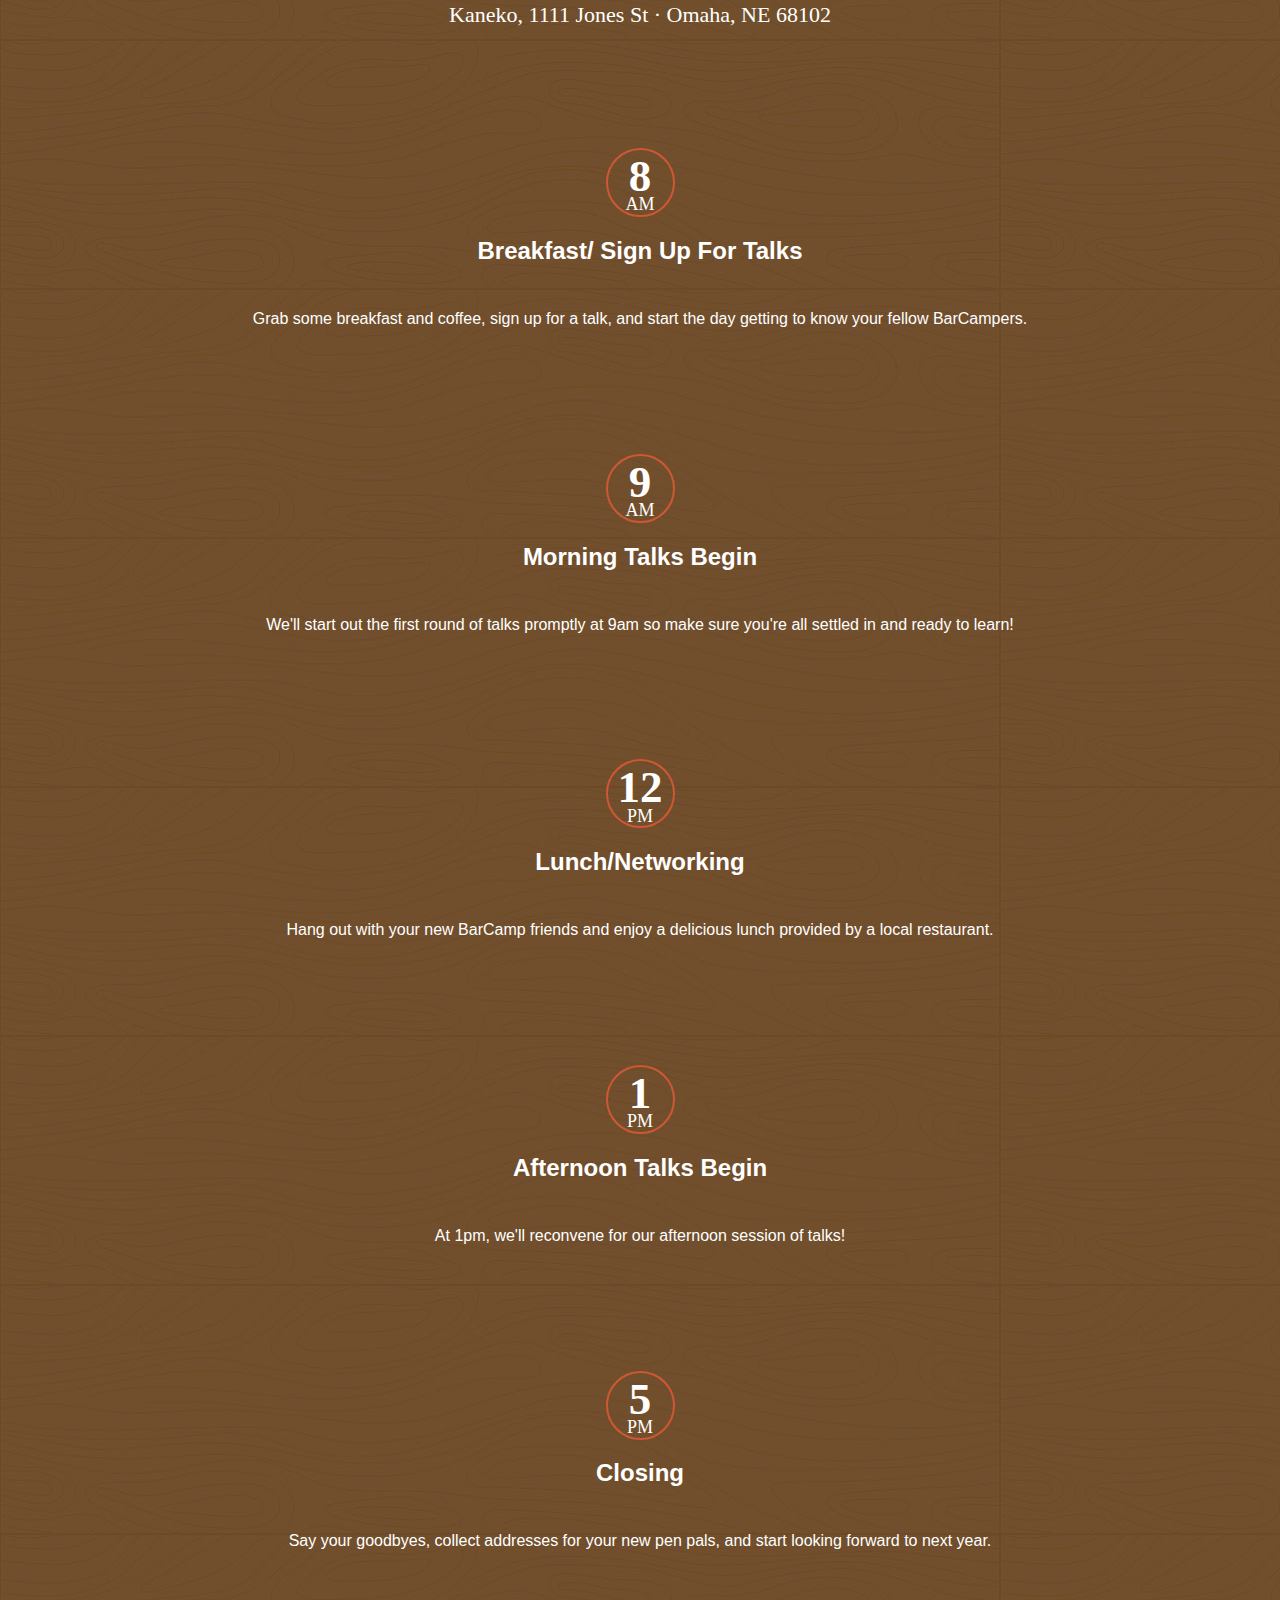
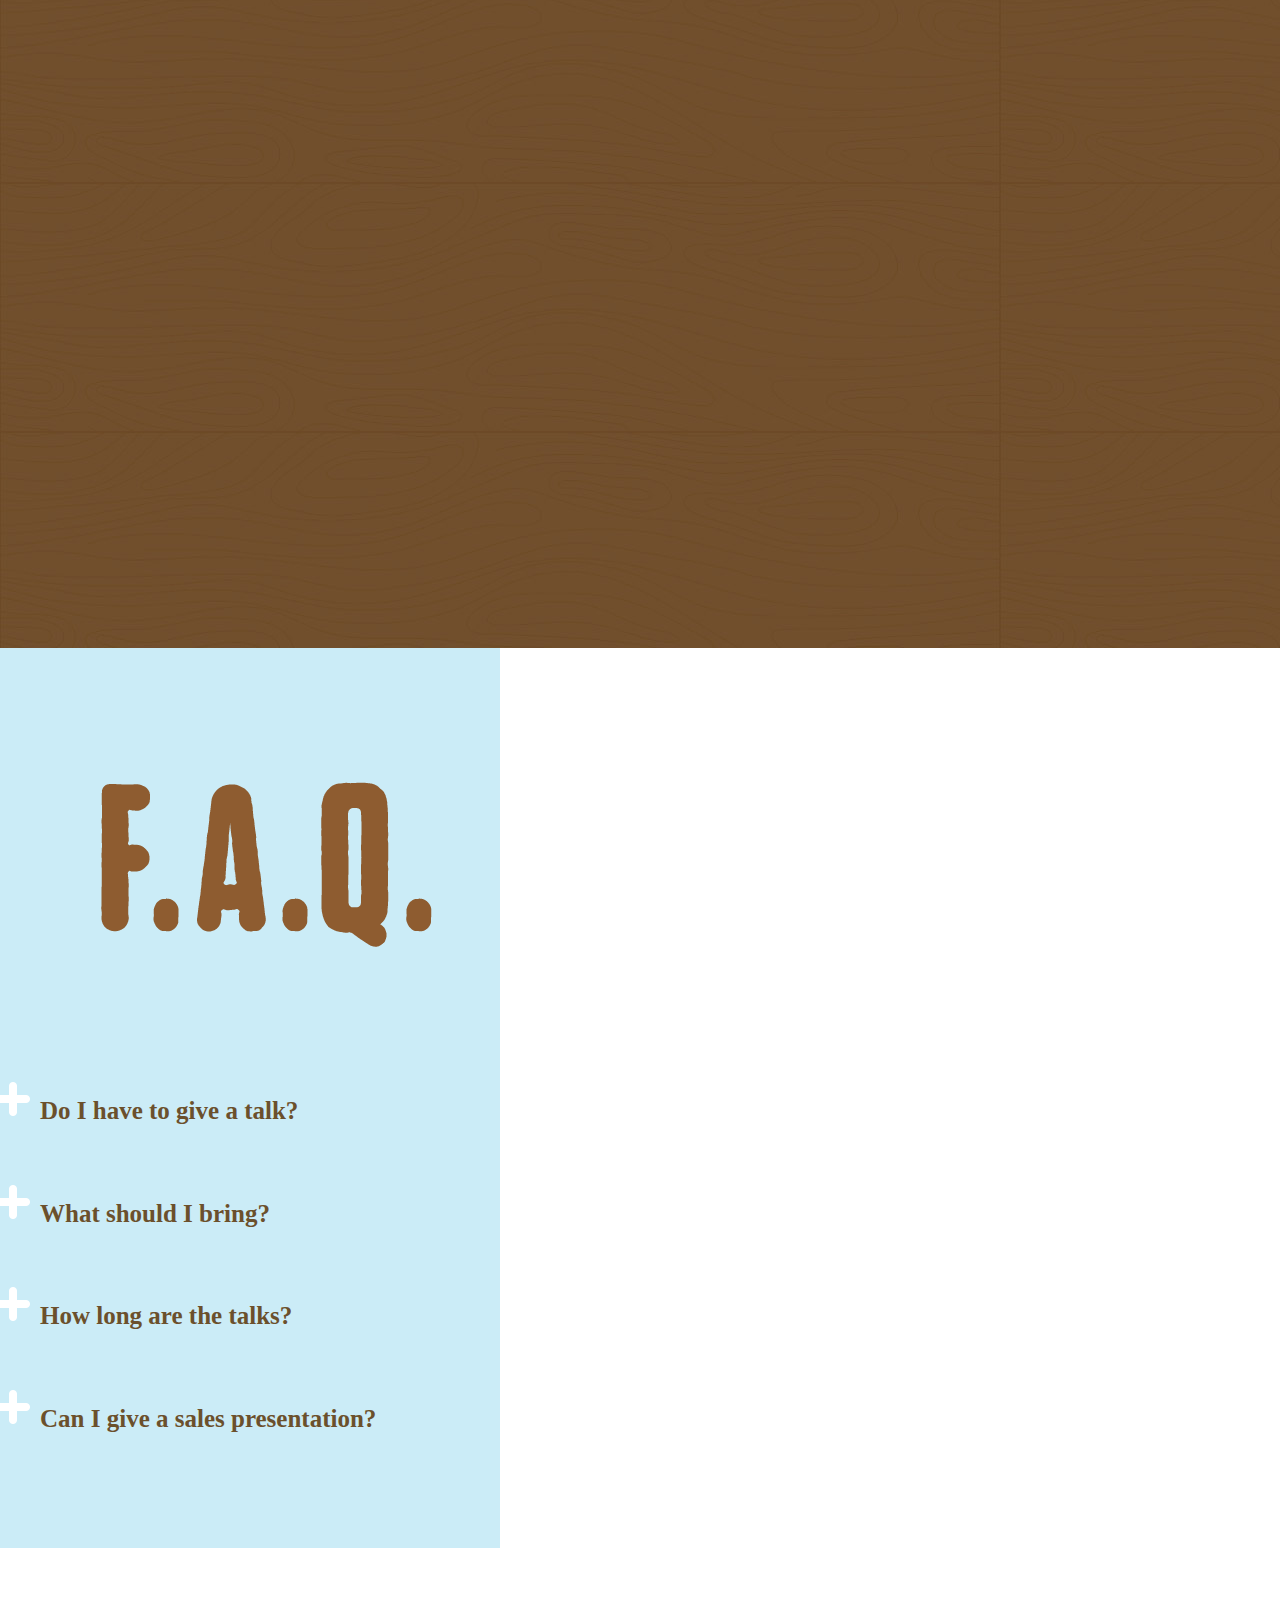
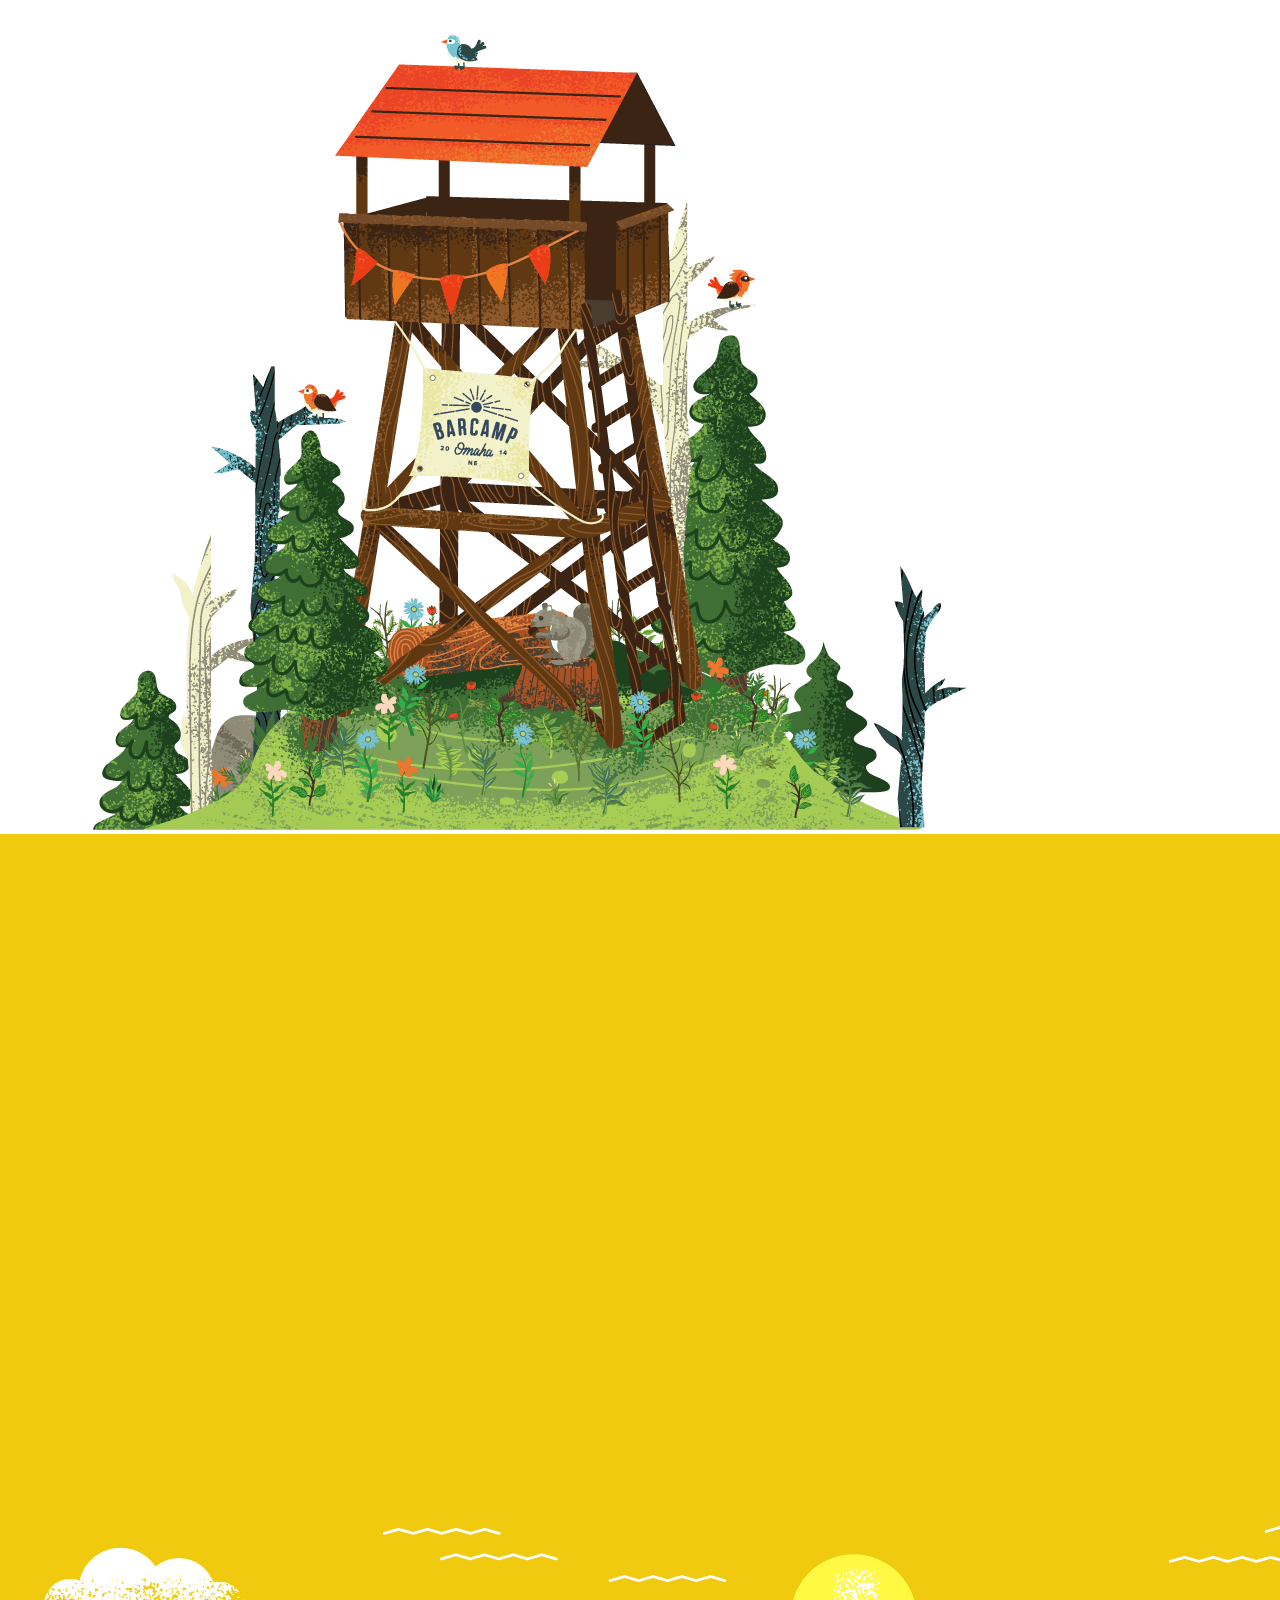
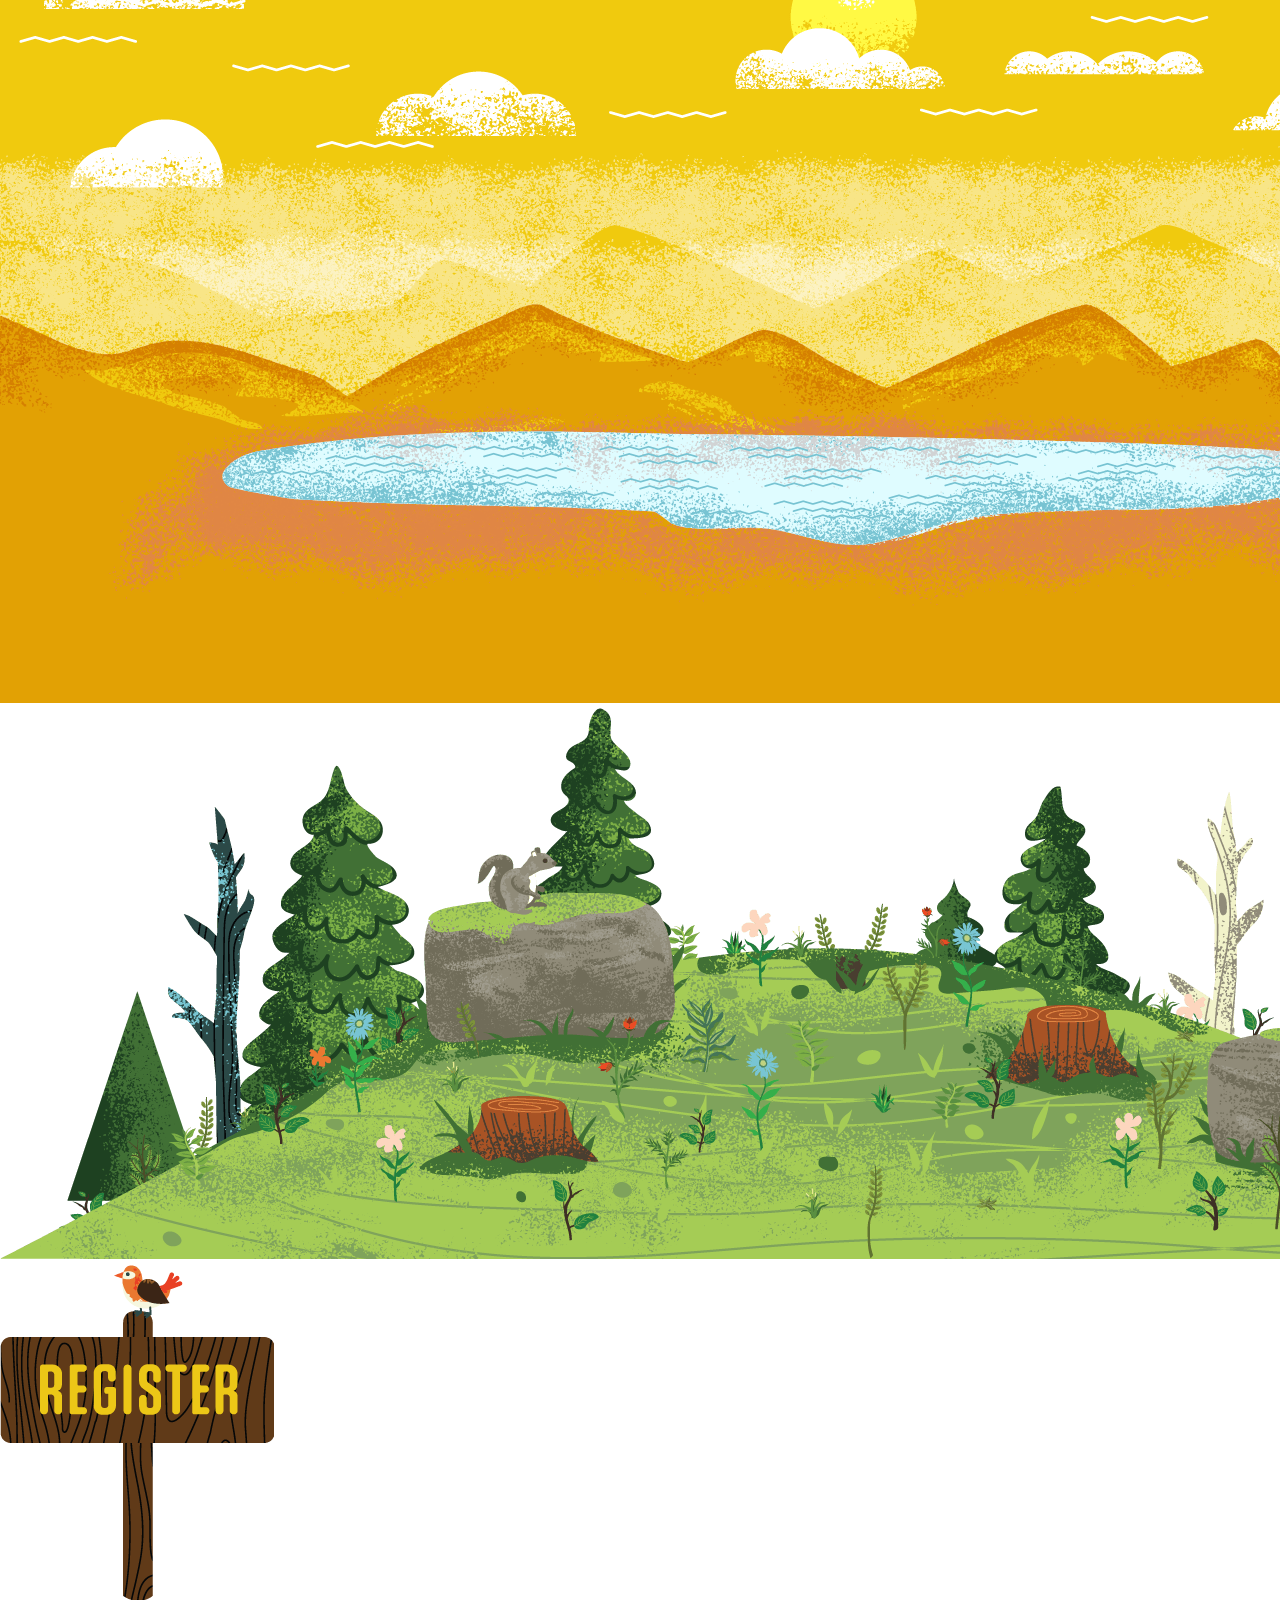
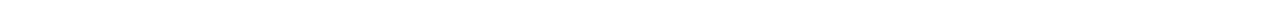
==== commit 1bada4ac: "updated code to work. attempted media query." ====
--- a/index.html
+++ b/index.html
@@ -5,21 +5,38 @@
   <link rel="stylesheet" href="./new.css"> 
 </head>
 
-<body>
+<!-- <body>
   <div class="bc">
     <img class="title1" src ="assets/header_logo.png" alt="2014 Barcamp Omaha">
   </div>
 
   <img class="title2" src ="assets/part1/hero.png" alt="Join on Barcamp Omaha 2014 at Kaneko in Omaha, Nebraska on 9-6-14">
-  
+
   <div class="bc2">
     <img class="title3" src ="assets/part1/aiga.png" alt="Partnering up with AIGI Nebraska">
-  </div>
+  </div> -->
 
-  <img id="bird" class="center" src ="assets/bird.png" alt="*tweet* Come Register Today *tweet*">
-  <img id="birdline" class="center" src="assets/buttonLines.png">
+<body>
+  <header>
+    <img class="title1" src ="assets/header_logo.png" alt="2014 Barcamp Omaha">
+    <img class="menu" src ="assets/menu.png" alt="Menu with 3 yellow lines">
+  </header>
+    <div class="hero_mountains">
+        <div class="image--container">
+          <img class="hero_logo" src="assets/hero_logo.png">
+          <p>KANEKO</p>
+          <p>Omaha, NE</p>
+          <img class="date" src"assets/date.png">
+        </div>
+      </div>
+      <div class="aiga"></div>
+      <img class="aiga--graphic" src="assets/aiga.png">
+
+
+  <img class="bird" src ="assets/bird.png" alt="*tweet* Come Register Today *tweet*">
+  <div class="birdline"></div>
   <a class="button">
-    Register Today
+    Register
   </a>
 
   <div class="talk"><h1> At BarCamp, you don't have to be an expert to give a talk</h1>
@@ -159,14 +176,18 @@
     </div>
 
     <div class="backgroundblue">
-      <img src ="assets/faq.png" alt="faq">
+      <img class="faq" src ="assets/faq.png" alt="faq">
       <ul>
         <li>Do I have to give a talk?</li>
         <li>What should I bring?</li>
         <li>How long are the talks?</li>
         <li>Can I give a sales presentation?</li>
       </ul>
-      <img scr ="assets/part4/treehouse.png">
+      <img class='tower' src ="assets/tower.png">
+      <div class="page5">
+      <img src="assets/footer.png">
+      <img src="assets/hillFront.png">
+      <img src="assets/signpost.png">
 
     </div>
   </body>
